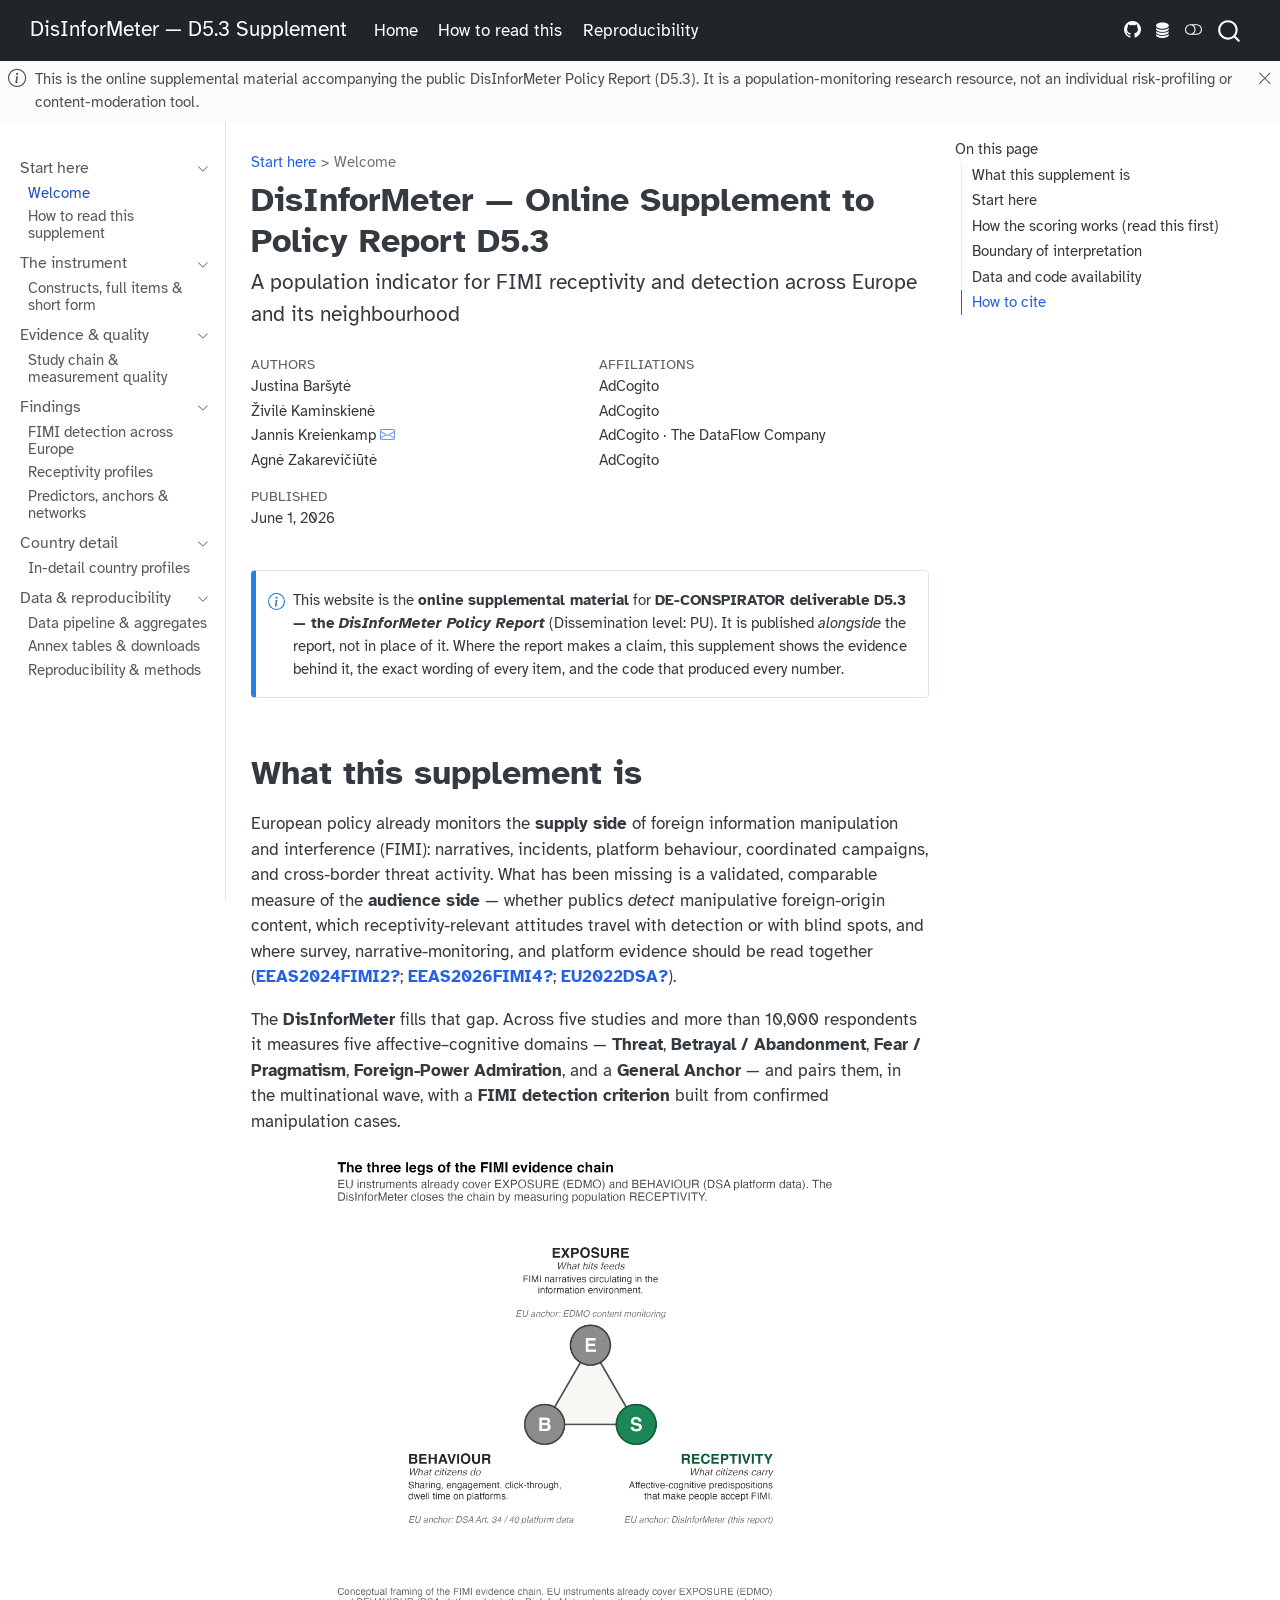
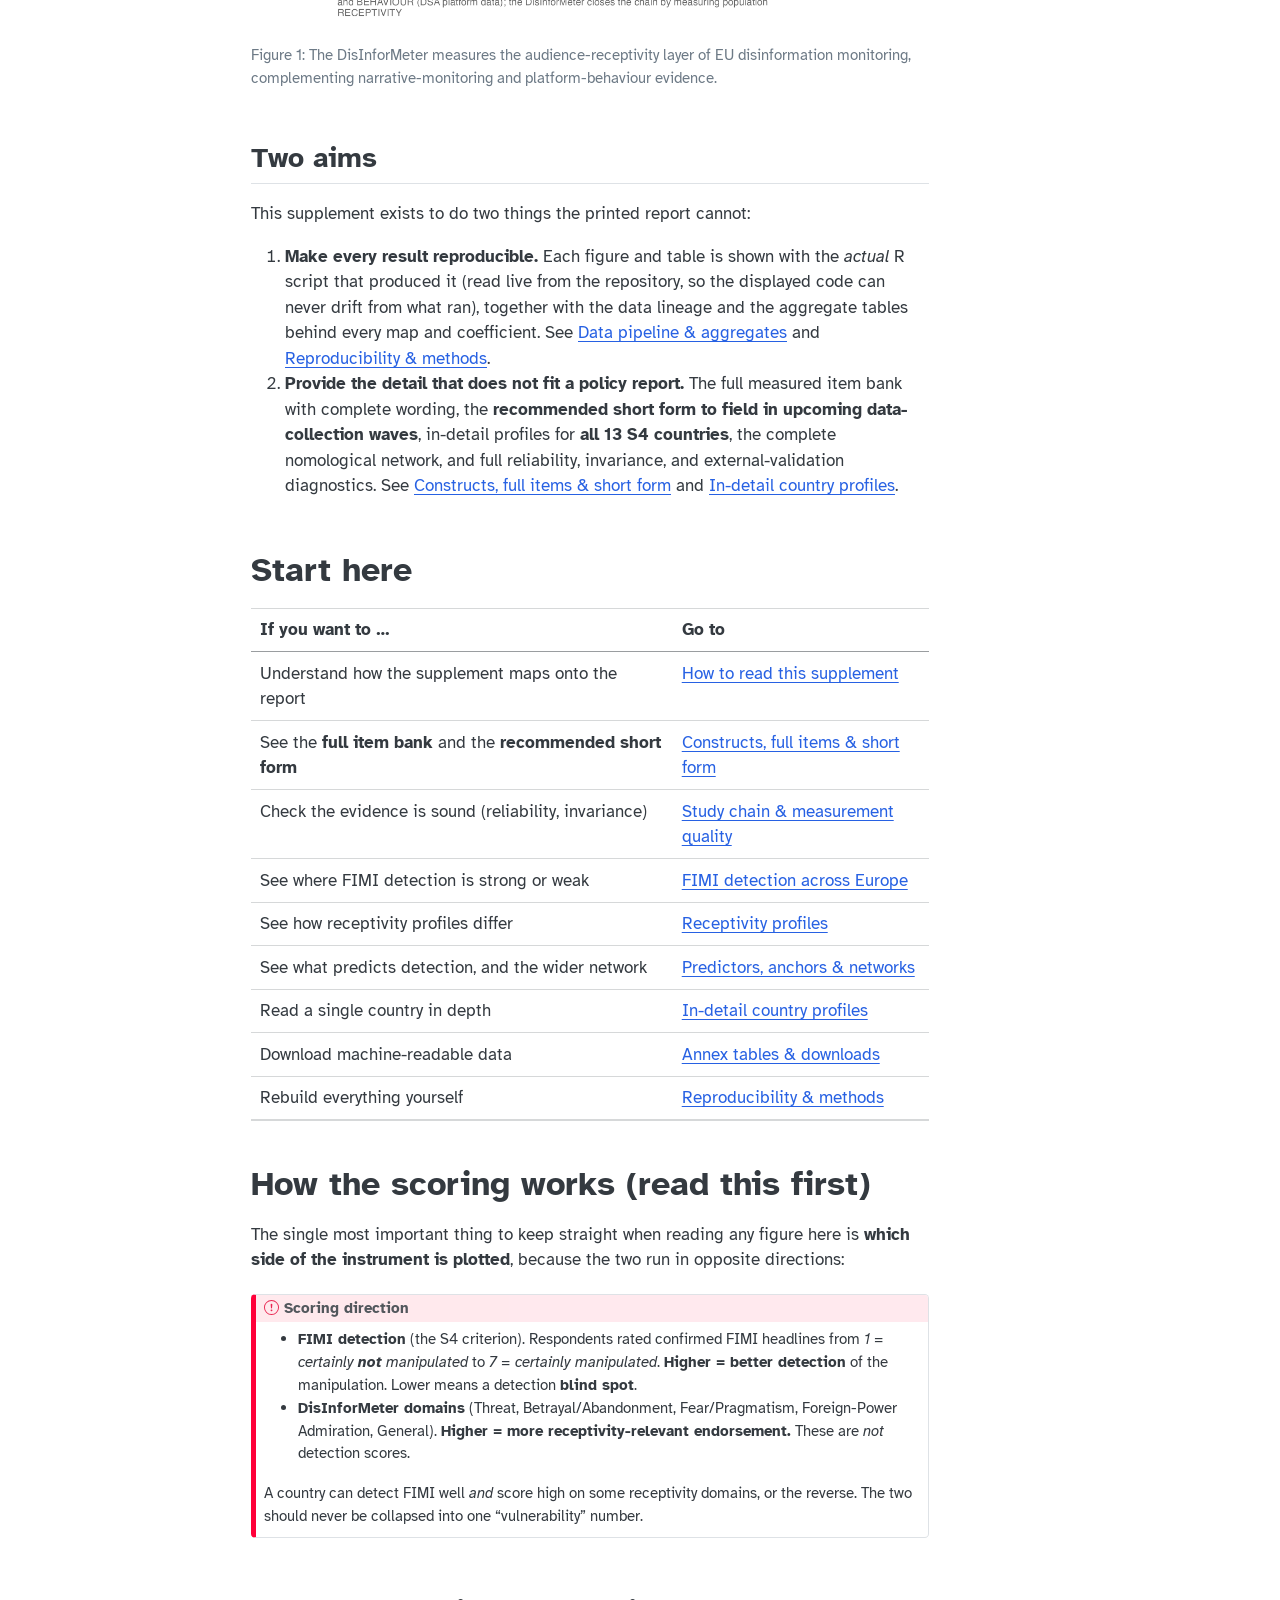
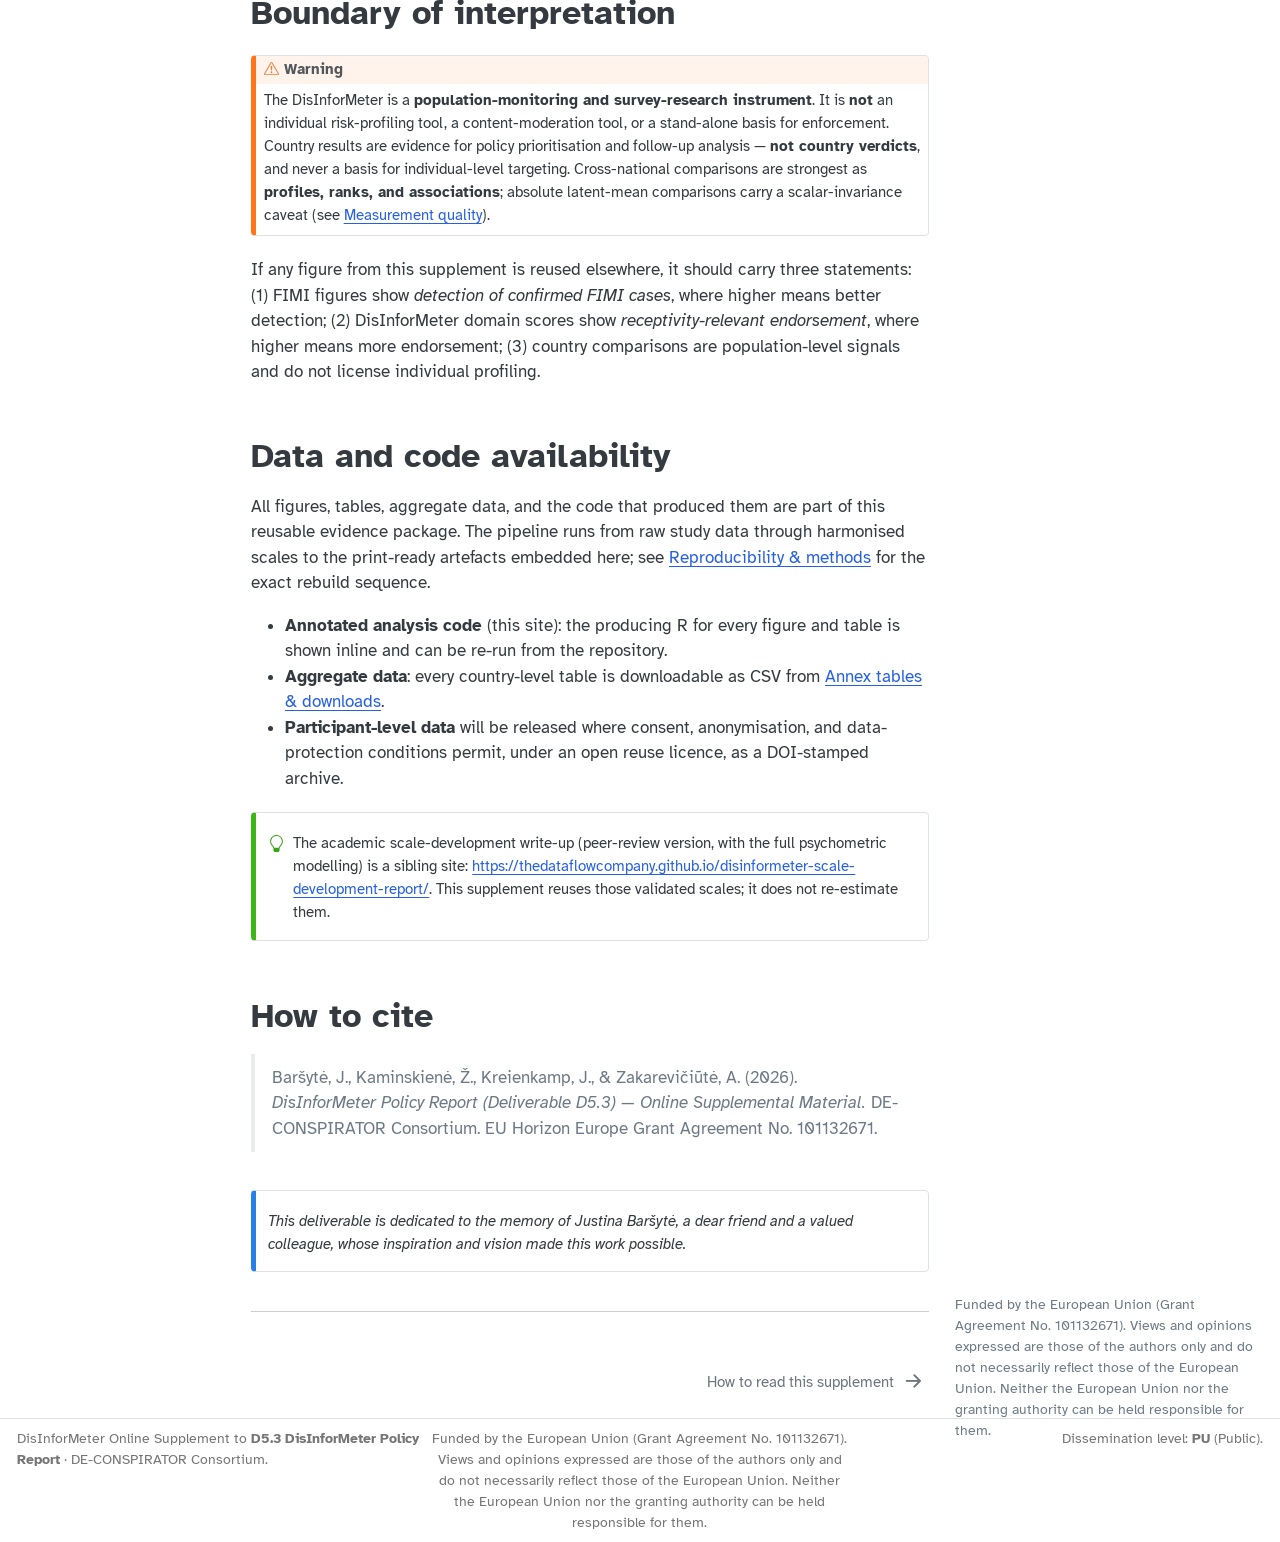
==== index.html @ 8aaed2a6 "Initial commit" ====
<!DOCTYPE html>
<html xmlns="http://www.w3.org/1999/xhtml" lang="en" xml:lang="en"><head>
<meta http-equiv="Content-Type" content="text/html; charset=UTF-8">
<meta charset="utf-8">
<meta name="generator" content="quarto-1.9.37">
<meta name="viewport" content="width=device-width, initial-scale=1.0, user-scalable=yes">
<meta name="author" content="Justina Baršytė">
<meta name="author" content="Živilė Kaminskienė">
<meta name="author" content="Jannis Kreienkamp">
<meta name="author" content="Agnė Zakarevičiūtė">
<meta name="dcterms.date" content="2026-06-01">
<title>DisInforMeter — Online Supplement to Policy Report D5.3 – DisInforMeter — D5.3 Supplement</title>
<style>
/* Default styles provided by pandoc.
** See https://pandoc.org/MANUAL.html#variables-for-html for config info.
*/
code{white-space: pre-wrap;}
span.smallcaps{font-variant: small-caps;}
div.columns{display: flex; gap: min(4vw, 1.5em);}
div.column{flex: auto; overflow-x: auto;}
div.hanging-indent{margin-left: 1.5em; text-indent: -1.5em;}
ul.task-list{list-style: none;}
ul.task-list li input[type="checkbox"] {
  width: 0.8em;
  margin: 0 0.8em 0.2em -1em; /* quarto-specific, see https://github.com/quarto-dev/quarto-cli/issues/4556 */ 
  vertical-align: middle;
}
</style>

<script src="site_libs/quarto-nav/quarto-nav.js"></script>
<script src="site_libs/quarto-nav/headroom.min.js"></script>
<script src="site_libs/clipboard/clipboard.min.js"></script>
<script src="site_libs/quarto-search/autocomplete.umd.js"></script>
<script src="site_libs/quarto-search/fuse.min.js"></script>
<script src="site_libs/quarto-search/quarto-search.js"></script>
<meta name="quarto:offset" content="./">
<link href="./07-overview.html" rel="next">
<link href="./assets/images/favicon.ico" rel="icon">
<script src="site_libs/quarto-html/quarto.js" type="module"></script>
<script src="site_libs/quarto-html/tabsets/tabsets.js" type="module"></script>
<script src="site_libs/quarto-html/popper.min.js"></script>
<script src="site_libs/quarto-html/tippy.umd.min.js"></script>
<script src="site_libs/quarto-html/anchor.min.js"></script>
<link href="site_libs/quarto-html/tippy.css" rel="stylesheet">
<link href="site_libs/quarto-html/quarto-syntax-highlighting-f81f3c79f694eaf6f88ebcce70241f9e.css" rel="stylesheet" class="quarto-color-scheme" id="quarto-text-highlighting-styles">
<link href="site_libs/quarto-html/quarto-syntax-highlighting-dark-f81f3c79f694eaf6f88ebcce70241f9e.css" rel="stylesheet" class="quarto-color-scheme quarto-color-alternate" id="quarto-text-highlighting-styles">
<link href="site_libs/quarto-html/quarto-syntax-highlighting-f81f3c79f694eaf6f88ebcce70241f9e.css" rel="stylesheet" class="quarto-color-scheme-extra" id="quarto-text-highlighting-styles">
<script src="site_libs/bootstrap/bootstrap.min.js"></script>
<link href="site_libs/bootstrap/bootstrap-icons.css" rel="stylesheet">
<link href="site_libs/bootstrap/bootstrap-fcb0ab56b32f3512ab1d16b0c7e6946d.min.css" rel="stylesheet" append-hash="true" class="quarto-color-scheme" id="quarto-bootstrap" data-mode="light">
<link href="site_libs/bootstrap/bootstrap-dark-446c81a3c13060545cfb2364b311f8ea.min.css" rel="stylesheet" append-hash="true" class="quarto-color-scheme quarto-color-alternate" id="quarto-bootstrap" data-mode="dark">
<link href="site_libs/bootstrap/bootstrap-fcb0ab56b32f3512ab1d16b0c7e6946d.min.css" rel="stylesheet" append-hash="true" class="quarto-color-scheme-extra" id="quarto-bootstrap" data-mode="light"><script id="quarto-search-options" type="application/json">{
  "location": "navbar",
  "copy-button": false,
  "collapse-after": 3,
  "panel-placement": "end",
  "type": "overlay",
  "limit": 50,
  "keyboard-shortcut": [
    "f",
    "/",
    "s"
  ],
  "show-item-context": false,
  "language": {
    "search-no-results-text": "No results",
    "search-matching-documents-text": "matching documents",
    "search-copy-link-title": "Copy link to search",
    "search-hide-matches-text": "Hide additional matches",
    "search-more-match-text": "more match in this document",
    "search-more-matches-text": "more matches in this document",
    "search-clear-button-title": "Clear",
    "search-text-placeholder": "",
    "search-detached-cancel-button-title": "Cancel",
    "search-submit-button-title": "Submit",
    "search-label": "Search"
  }
}</script><link rel="stylesheet" href="styles.css">
<meta property="og:title" content="DisInforMeter — Online Supplement to Policy Report D5.3 – DisInforMeter — D5.3 Supplement">
<meta property="og:description" content="A population indicator for FIMI receptivity and detection across Europe and its neighbourhood">
<meta property="og:image" content="https://thedataflowcompany.github.io/disinformeter-policy-report-supplement/figures/F-01_conceptual_triangle.png">
<meta property="og:site_name" content="DisInforMeter — D5.3 Supplement">
<meta property="og:image:height" content="1770">
<meta property="og:image:width" content="2520">
<meta name="twitter:title" content="DisInforMeter — Online Supplement to Policy Report D5.3 – DisInforMeter — D5.3 Supplement">
<meta name="twitter:description" content="A population indicator for FIMI receptivity and detection across Europe and its neighbourhood">
<meta name="twitter:image" content="https://thedataflowcompany.github.io/disinformeter-policy-report-supplement/figures/F-01_conceptual_triangle.png">
<meta name="twitter:image-height" content="1770">
<meta name="twitter:image-width" content="2520">
<meta name="twitter:card" content="summary_large_image">
</head>
<body class="nav-sidebar docked nav-fixed slimcontent quarto-light"><script id="quarto-html-before-body" type="application/javascript">
    const toggleBodyColorMode = (bsSheetEl) => {
      const mode = bsSheetEl.getAttribute("data-mode");
      const bodyEl = window.document.querySelector("body");
      if (mode === "dark") {
        bodyEl.classList.add("quarto-dark");
        bodyEl.classList.remove("quarto-light");
      } else {
        bodyEl.classList.add("quarto-light");
        bodyEl.classList.remove("quarto-dark");
      }
    }
    const toggleBodyColorPrimary = () => {
      const bsSheetEl = window.document.querySelector("link#quarto-bootstrap:not([rel=disabled-stylesheet])");
      if (bsSheetEl) {
        toggleBodyColorMode(bsSheetEl);
      }
    }
    const setColorSchemeToggle = (alternate) => {
      const toggles = window.document.querySelectorAll('.quarto-color-scheme-toggle');
      for (let i=0; i < toggles.length; i++) {
        const toggle = toggles[i];
        if (toggle) {
          if (alternate) {
            toggle.classList.add("alternate");
          } else {
            toggle.classList.remove("alternate");
          }
        }
      }
    };
    const toggleColorMode = (alternate) => {
      // Switch the stylesheets
      const primaryStylesheets = window.document.querySelectorAll('link.quarto-color-scheme:not(.quarto-color-alternate)');
      const alternateStylesheets = window.document.querySelectorAll('link.quarto-color-scheme.quarto-color-alternate');
      manageTransitions('#quarto-margin-sidebar .nav-link', false);
      if (alternate) {
        // note: dark is layered on light, we don't disable primary!
        enableStylesheet(alternateStylesheets);
        for (const sheetNode of alternateStylesheets) {
          if (sheetNode.id === "quarto-bootstrap") {
            toggleBodyColorMode(sheetNode);
          }
        }
      } else {
        disableStylesheet(alternateStylesheets);
        enableStylesheet(primaryStylesheets)
        toggleBodyColorPrimary();
      }
      manageTransitions('#quarto-margin-sidebar .nav-link', true);
      // Switch the toggles
      setColorSchemeToggle(alternate)
      // Hack to workaround the fact that safari doesn't
      // properly recolor the scrollbar when toggling (#1455)
      if (navigator.userAgent.indexOf('Safari') > 0 && navigator.userAgent.indexOf('Chrome') == -1) {
        manageTransitions("body", false);
        window.scrollTo(0, 1);
        setTimeout(() => {
          window.scrollTo(0, 0);
          manageTransitions("body", true);
        }, 40);
      }
    }
    const disableStylesheet = (stylesheets) => {
      for (let i=0; i < stylesheets.length; i++) {
        const stylesheet = stylesheets[i];
        stylesheet.rel = 'disabled-stylesheet';
      }
    }
    const enableStylesheet = (stylesheets) => {
      for (let i=0; i < stylesheets.length; i++) {
        const stylesheet = stylesheets[i];
        if(stylesheet.rel !== 'stylesheet') { // for Chrome, which will still FOUC without this check
          stylesheet.rel = 'stylesheet';
        }
      }
    }
    const manageTransitions = (selector, allowTransitions) => {
      const els = window.document.querySelectorAll(selector);
      for (let i=0; i < els.length; i++) {
        const el = els[i];
        if (allowTransitions) {
          el.classList.remove('notransition');
        } else {
          el.classList.add('notransition');
        }
      }
    }
    const isFileUrl = () => {
      return window.location.protocol === 'file:';
    }
    const hasAlternateSentinel = () => {
      let styleSentinel = getColorSchemeSentinel();
      if (styleSentinel !== null) {
        return styleSentinel === "alternate";
      } else {
        return false;
      }
    }
    const setStyleSentinel = (alternate) => {
      const value = alternate ? "alternate" : "default";
      if (!isFileUrl()) {
        window.localStorage.setItem("quarto-color-scheme", value);
      } else {
        localAlternateSentinel = value;
      }
    }
    const getColorSchemeSentinel = () => {
      if (!isFileUrl()) {
        const storageValue = window.localStorage.getItem("quarto-color-scheme");
        return storageValue != null ? storageValue : localAlternateSentinel;
      } else {
        return localAlternateSentinel;
      }
    }
    const toggleGiscusIfUsed = (isAlternate, darkModeDefault) => {
      const baseTheme = document.querySelector('#giscus-base-theme')?.value ?? 'light';
      const alternateTheme = document.querySelector('#giscus-alt-theme')?.value ?? 'dark';
      let newTheme = '';
      if(authorPrefersDark) {
        newTheme = isAlternate ? baseTheme : alternateTheme;
      } else {
        newTheme = isAlternate ? alternateTheme : baseTheme;
      }
      const changeGiscusTheme = () => {
        // From: https://github.com/giscus/giscus/issues/336
        const sendMessage = (message) => {
          const iframe = document.querySelector('iframe.giscus-frame');
          if (!iframe) return;
          iframe.contentWindow.postMessage({ giscus: message }, 'https://giscus.app');
        }
        sendMessage({
          setConfig: {
            theme: newTheme
          }
        });
      }
      const isGiscussLoaded = window.document.querySelector('iframe.giscus-frame') !== null;
      if (isGiscussLoaded) {
        changeGiscusTheme();
      }
    };
    const authorPrefersDark = false;
    const darkModeDefault = authorPrefersDark;
      document.querySelector('link#quarto-text-highlighting-styles.quarto-color-scheme-extra').rel = 'disabled-stylesheet';
      document.querySelector('link#quarto-bootstrap.quarto-color-scheme-extra').rel = 'disabled-stylesheet';
    let localAlternateSentinel = darkModeDefault ? 'alternate' : 'default';
    // Dark / light mode switch
    window.quartoToggleColorScheme = () => {
      // Read the current dark / light value
      let toAlternate = !hasAlternateSentinel();
      toggleColorMode(toAlternate);
      setStyleSentinel(toAlternate);
      toggleGiscusIfUsed(toAlternate, darkModeDefault);
      window.dispatchEvent(new Event('resize'));
    };
    // Switch to dark mode if need be
    if (hasAlternateSentinel()) {
      toggleColorMode(true);
    } else {
      toggleColorMode(false);
    }
  </script>

<div id="quarto-search-results"></div>
  <header id="quarto-header" class="headroom fixed-top"><nav class="navbar navbar-expand-lg " data-bs-theme="dark"><div class="navbar-container container-fluid">
      <div class="navbar-brand-container mx-auto">
    <a class="navbar-brand" href="./index.html">
    <span class="navbar-title">DisInforMeter — D5.3 Supplement</span>
    </a>
  </div>
            <div id="quarto-search" class="" title="Search"></div>
          <button class="navbar-toggler" type="button" data-bs-toggle="collapse" data-bs-target="#navbarCollapse" aria-controls="navbarCollapse" role="menu" aria-expanded="false" aria-label="Toggle navigation" onclick="if (window.quartoToggleHeadroom) { window.quartoToggleHeadroom(); }">
  <span class="navbar-toggler-icon"></span>
</button>
          <div class="collapse navbar-collapse" id="navbarCollapse">
            <ul class="navbar-nav navbar-nav-scroll me-auto">
<li class="nav-item">
    <a class="nav-link active" href="./index.html" aria-current="page"> 
<span class="menu-text">Home</span></a>
  </li>  
  <li class="nav-item">
    <a class="nav-link" href="./07-overview.html"> 
<span class="menu-text">How to read this</span></a>
  </li>  
  <li class="nav-item">
    <a class="nav-link" href="./07i-reproducibility.html"> 
<span class="menu-text">Reproducibility</span></a>
  </li>  
</ul>
</div> <!-- /navcollapse -->
            <div class="quarto-navbar-tools tools-wide">
    <a href="https://github.com/TheDataFlowCompany/disinformeter-policy-report-supplement" title="Source repository" class="quarto-navigation-tool px-1" aria-label="Source repository"><i class="bi bi-github"></i></a>
    <a href="https://osf.io/" title="OSF reuse package (forthcoming)" class="quarto-navigation-tool px-1" aria-label="OSF reuse package (forthcoming)"><i class="bi bi-database-fill"></i></a>
  <a href="" class="quarto-color-scheme-toggle quarto-navigation-tool  px-1" onclick="window.quartoToggleColorScheme(); return false;" title="Toggle dark mode"><i class="bi"></i></a>
</div>
      </div> <!-- /container-fluid -->
    </nav><nav class="quarto-secondary-nav"><div class="container-fluid d-flex">
      <button type="button" class="quarto-btn-toggle btn" data-bs-toggle="collapse" role="button" data-bs-target=".quarto-sidebar-collapse-item" aria-controls="quarto-sidebar" aria-expanded="false" aria-label="Toggle sidebar navigation" onclick="if (window.quartoToggleHeadroom) { window.quartoToggleHeadroom(); }">
        <i class="bi bi-layout-text-sidebar-reverse"></i>
      </button>
        <nav class="quarto-page-breadcrumbs" aria-label="breadcrumb"><ol class="breadcrumb"><li class="breadcrumb-item"><a href="./index.html">Start here</a></li><li class="breadcrumb-item"><a href="./index.html">Welcome</a></li></ol></nav>
        <a class="flex-grow-1" role="navigation" data-bs-toggle="collapse" data-bs-target=".quarto-sidebar-collapse-item" aria-controls="quarto-sidebar" aria-expanded="false" aria-label="Toggle sidebar navigation" onclick="if (window.quartoToggleHeadroom) { window.quartoToggleHeadroom(); }">      
        </a>
    </div>
  </nav><div id="quarto-announcement" data-announcement-id="80f0575ad15847184ecdc19cbdd7e9df" class="alert alert-light hidden">
<i class="bi bi-info-circle quarto-announcement-icon"></i><div class="quarto-announcement-content">
<p>This is the online supplemental material accompanying the public DisInforMeter Policy Report (D5.3). It is a population-monitoring research resource, not an individual risk-profiling or content-moderation tool.</p>
</div>
<i class="bi bi-x-lg quarto-announcement-action"></i>
</div>
</header><!-- content --><div id="quarto-content" class="quarto-container page-columns page-rows-contents page-layout-article page-navbar">
<!-- sidebar -->
  <nav id="quarto-sidebar" class="sidebar collapse collapse-horizontal quarto-sidebar-collapse-item sidebar-navigation docked overflow-auto"><div class="sidebar-menu-container"> 
    <ul class="list-unstyled mt-1">
<li class="sidebar-item sidebar-item-section">
      <div class="sidebar-item-container"> 
            <a class="sidebar-item-text sidebar-link text-start" data-bs-toggle="collapse" data-bs-target="#quarto-sidebar-section-1" role="navigation" aria-expanded="true">
 <span class="menu-text">Start here</span></a>
          <a class="sidebar-item-toggle text-start" data-bs-toggle="collapse" data-bs-target="#quarto-sidebar-section-1" role="navigation" aria-expanded="true" aria-label="Toggle section">
            <i class="bi bi-chevron-right ms-2"></i>
          </a> 
      </div>
      <ul id="quarto-sidebar-section-1" class="collapse list-unstyled sidebar-section depth1 show">
<li class="sidebar-item">
  <div class="sidebar-item-container"> 
  <a href="./index.html" class="sidebar-item-text sidebar-link active">
 <span class="menu-text">Welcome</span></a>
  </div>
</li>
          <li class="sidebar-item">
  <div class="sidebar-item-container"> 
  <a href="./07-overview.html" class="sidebar-item-text sidebar-link">
 <span class="menu-text">How to read this supplement</span></a>
  </div>
</li>
      </ul>
</li>
        <li class="sidebar-item sidebar-item-section">
      <div class="sidebar-item-container"> 
            <a class="sidebar-item-text sidebar-link text-start" data-bs-toggle="collapse" data-bs-target="#quarto-sidebar-section-2" role="navigation" aria-expanded="true">
 <span class="menu-text">The instrument</span></a>
          <a class="sidebar-item-toggle text-start" data-bs-toggle="collapse" data-bs-target="#quarto-sidebar-section-2" role="navigation" aria-expanded="true" aria-label="Toggle section">
            <i class="bi bi-chevron-right ms-2"></i>
          </a> 
      </div>
      <ul id="quarto-sidebar-section-2" class="collapse list-unstyled sidebar-section depth1 show">
<li class="sidebar-item">
  <div class="sidebar-item-container"> 
  <a href="./07b-construct-reference.html" class="sidebar-item-text sidebar-link">
 <span class="menu-text">Constructs, full items &amp; short form</span></a>
  </div>
</li>
      </ul>
</li>
        <li class="sidebar-item sidebar-item-section">
      <div class="sidebar-item-container"> 
            <a class="sidebar-item-text sidebar-link text-start" data-bs-toggle="collapse" data-bs-target="#quarto-sidebar-section-3" role="navigation" aria-expanded="true">
 <span class="menu-text">Evidence &amp; quality</span></a>
          <a class="sidebar-item-toggle text-start" data-bs-toggle="collapse" data-bs-target="#quarto-sidebar-section-3" role="navigation" aria-expanded="true" aria-label="Toggle section">
            <i class="bi bi-chevron-right ms-2"></i>
          </a> 
      </div>
      <ul id="quarto-sidebar-section-3" class="collapse list-unstyled sidebar-section depth1 show">
<li class="sidebar-item">
  <div class="sidebar-item-container"> 
  <a href="./07g-schematics.html" class="sidebar-item-text sidebar-link">
 <span class="menu-text">Study chain &amp; measurement quality</span></a>
  </div>
</li>
      </ul>
</li>
        <li class="sidebar-item sidebar-item-section">
      <div class="sidebar-item-container"> 
            <a class="sidebar-item-text sidebar-link text-start" data-bs-toggle="collapse" data-bs-target="#quarto-sidebar-section-4" role="navigation" aria-expanded="true">
 <span class="menu-text">Findings</span></a>
          <a class="sidebar-item-toggle text-start" data-bs-toggle="collapse" data-bs-target="#quarto-sidebar-section-4" role="navigation" aria-expanded="true" aria-label="Toggle section">
            <i class="bi bi-chevron-right ms-2"></i>
          </a> 
      </div>
      <ul id="quarto-sidebar-section-4" class="collapse list-unstyled sidebar-section depth1 show">
<li class="sidebar-item">
  <div class="sidebar-item-container"> 
  <a href="./07c-headline-maps.html" class="sidebar-item-text sidebar-link">
 <span class="menu-text">FIMI detection across Europe</span></a>
  </div>
</li>
          <li class="sidebar-item">
  <div class="sidebar-item-container"> 
  <a href="./07d-construct-profiles.html" class="sidebar-item-text sidebar-link">
 <span class="menu-text">Receptivity profiles</span></a>
  </div>
</li>
          <li class="sidebar-item">
  <div class="sidebar-item-container"> 
  <a href="./07e-predictors-and-anchors.html" class="sidebar-item-text sidebar-link">
 <span class="menu-text">Predictors, anchors &amp; networks</span></a>
  </div>
</li>
      </ul>
</li>
        <li class="sidebar-item sidebar-item-section">
      <div class="sidebar-item-container"> 
            <a class="sidebar-item-text sidebar-link text-start" data-bs-toggle="collapse" data-bs-target="#quarto-sidebar-section-5" role="navigation" aria-expanded="true">
 <span class="menu-text">Country detail</span></a>
          <a class="sidebar-item-toggle text-start" data-bs-toggle="collapse" data-bs-target="#quarto-sidebar-section-5" role="navigation" aria-expanded="true" aria-label="Toggle section">
            <i class="bi bi-chevron-right ms-2"></i>
          </a> 
      </div>
      <ul id="quarto-sidebar-section-5" class="collapse list-unstyled sidebar-section depth1 show">
<li class="sidebar-item">
  <div class="sidebar-item-container"> 
  <a href="./07f-country-snapshots.html" class="sidebar-item-text sidebar-link">
 <span class="menu-text">In-detail country profiles</span></a>
  </div>
</li>
      </ul>
</li>
        <li class="sidebar-item sidebar-item-section">
      <div class="sidebar-item-container"> 
            <a class="sidebar-item-text sidebar-link text-start" data-bs-toggle="collapse" data-bs-target="#quarto-sidebar-section-6" role="navigation" aria-expanded="true">
 <span class="menu-text">Data &amp; reproducibility</span></a>
          <a class="sidebar-item-toggle text-start" data-bs-toggle="collapse" data-bs-target="#quarto-sidebar-section-6" role="navigation" aria-expanded="true" aria-label="Toggle section">
            <i class="bi bi-chevron-right ms-2"></i>
          </a> 
      </div>
      <ul id="quarto-sidebar-section-6" class="collapse list-unstyled sidebar-section depth1 show">
<li class="sidebar-item">
  <div class="sidebar-item-container"> 
  <a href="./07a-aggregates-and-geometries.html" class="sidebar-item-text sidebar-link">
 <span class="menu-text">Data pipeline &amp; aggregates</span></a>
  </div>
</li>
          <li class="sidebar-item">
  <div class="sidebar-item-container"> 
  <a href="./07h-annex-tables.html" class="sidebar-item-text sidebar-link">
 <span class="menu-text">Annex tables &amp; downloads</span></a>
  </div>
</li>
          <li class="sidebar-item">
  <div class="sidebar-item-container"> 
  <a href="./07i-reproducibility.html" class="sidebar-item-text sidebar-link">
 <span class="menu-text">Reproducibility &amp; methods</span></a>
  </div>
</li>
      </ul>
</li>
    </ul>
</div>
</nav><div id="quarto-sidebar-glass" class="quarto-sidebar-collapse-item" data-bs-toggle="collapse" data-bs-target=".quarto-sidebar-collapse-item"></div>
<!-- margin-sidebar -->
    <div id="quarto-margin-sidebar" class="sidebar margin-sidebar">
        <nav id="TOC" role="doc-toc" class="toc-active"><h2 id="toc-title">On this page</h2>
   
  <ul>
<li>
<a href="#what-this-supplement-is" id="toc-what-this-supplement-is" class="nav-link active" data-scroll-target="#what-this-supplement-is">What this supplement is</a>
  <ul class="collapse">
<li><a href="#two-aims" id="toc-two-aims" class="nav-link" data-scroll-target="#two-aims">Two aims</a></li>
  </ul>
</li>
  <li><a href="#start-here" id="toc-start-here" class="nav-link" data-scroll-target="#start-here">Start here</a></li>
  <li><a href="#how-the-scoring-works-read-this-first" id="toc-how-the-scoring-works-read-this-first" class="nav-link" data-scroll-target="#how-the-scoring-works-read-this-first">How the scoring works (read this first)</a></li>
  <li><a href="#boundary-of-interpretation" id="toc-boundary-of-interpretation" class="nav-link" data-scroll-target="#boundary-of-interpretation">Boundary of interpretation</a></li>
  <li><a href="#data-and-code-availability" id="toc-data-and-code-availability" class="nav-link" data-scroll-target="#data-and-code-availability">Data and code availability</a></li>
  <li><a href="#how-to-cite" id="toc-how-to-cite" class="nav-link" data-scroll-target="#how-to-cite">How to cite</a></li>
  </ul></nav>
    </div>
<!-- main -->
<main class="content page-columns page-full" id="quarto-document-content"><header id="title-block-header" class="quarto-title-block default"><nav class="quarto-page-breadcrumbs quarto-title-breadcrumbs d-none d-lg-block" aria-label="breadcrumb"><ol class="breadcrumb"><li class="breadcrumb-item"><a href="./index.html">Start here</a></li><li class="breadcrumb-item"><a href="./index.html">Welcome</a></li></ol></nav><div class="quarto-title">
<h1 class="title">DisInforMeter — Online Supplement to Policy Report D5.3</h1>
<p class="subtitle lead">A population indicator for FIMI receptivity and detection across Europe and its neighbourhood</p>
</div>


<div class="quarto-title-meta-author">
  <div class="quarto-title-meta-heading">Authors</div>
  <div class="quarto-title-meta-heading">Affiliations</div>
  
    <div class="quarto-title-meta-contents">
    <p class="author">Justina Baršytė </p>
  </div>
  <div class="quarto-title-meta-contents">
        <p class="affiliation">
            AdCogito
          </p>
      </div>
    <div class="quarto-title-meta-contents">
    <p class="author">Živilė Kaminskienė </p>
  </div>
  <div class="quarto-title-meta-contents">
        <p class="affiliation">
            AdCogito
          </p>
      </div>
    <div class="quarto-title-meta-contents">
    <p class="author">Jannis Kreienkamp <a href="mailto:jannis@thedataflowcompany.com" class="quarto-title-author-email"><i class="bi bi-envelope"></i></a> </p>
  </div>
  <div class="quarto-title-meta-contents">
        <p class="affiliation">
            AdCogito · The DataFlow Company
          </p>
      </div>
    <div class="quarto-title-meta-contents">
    <p class="author">Agnė Zakarevičiūtė </p>
  </div>
  <div class="quarto-title-meta-contents">
        <p class="affiliation">
            AdCogito
          </p>
      </div>
  </div>

<div class="quarto-title-meta">

      
    <div>
    <div class="quarto-title-meta-heading">Published</div>
    <div class="quarto-title-meta-contents">
      <p class="date">June 1, 2026</p>
    </div>
  </div>
  
    
  </div>
  


</header><div class="callout callout-style-simple callout-note">
<div class="callout-body d-flex">
<div class="callout-icon-container">
<i class="callout-icon"></i>
</div>
<div class="callout-body-container">
<p>This website is the <strong>online supplemental material</strong> for <strong>DE-CONSPIRATOR deliverable D5.3 — the <em>DisInforMeter Policy Report</em></strong> (Dissemination level: PU). It is published <em>alongside</em> the report, not in place of it. Where the report makes a claim, this supplement shows the evidence behind it, the exact wording of every item, and the code that produced every number.</p>
</div>
</div>
</div>
<section id="what-this-supplement-is" class="level1"><h1>What this supplement is</h1>
<p>European policy already monitors the <strong>supply side</strong> of foreign information manipulation and interference (FIMI): narratives, incidents, platform behaviour, coordinated campaigns, and cross-border threat activity. What has been missing is a validated, comparable measure of the <strong>audience side</strong> — whether publics <em>detect</em> manipulative foreign-origin content, which receptivity-relevant attitudes travel with detection or with blind spots, and where survey, narrative-monitoring, and platform evidence should be read together <span class="citation" data-cites="EEAS2024FIMI2 EEAS2026FIMI4 EU2022DSA">(<a href="#ref-EEAS2024FIMI2" role="doc-biblioref"><strong>EEAS2024FIMI2?</strong></a>; <a href="#ref-EEAS2026FIMI4" role="doc-biblioref"><strong>EEAS2026FIMI4?</strong></a>; <a href="#ref-EU2022DSA" role="doc-biblioref"><strong>EU2022DSA?</strong></a>)</span>.</p>
<p>The <strong>DisInforMeter</strong> fills that gap. Across five studies and more than 10,000 respondents it measures five affective–cognitive domains — <strong>Threat</strong>, <strong>Betrayal / Abandonment</strong>, <strong>Fear / Pragmatism</strong>, <strong>Foreign-Power Admiration</strong>, and a <strong>General Anchor</strong> — and pairs them, in the multinational wave, with a <strong>FIMI detection criterion</strong> built from confirmed manipulation cases.</p>
<div class="cell" data-layout-align="center">
<div class="cell-output-display">
<div id="fig-triangle" class="quarto-float quarto-figure quarto-figure-center anchored" data-fig-align="center">
<figure class="quarto-float quarto-float-fig figure"><div aria-describedby="fig-triangle-caption-0ceaefa1-69ba-4598-a22c-09a6ac19f8ca">
<img src="figures/F-01_conceptual_triangle.png" class="img-fluid quarto-figure quarto-figure-center figure-img" style="width:100.0%">
</div>
<figcaption class="quarto-float-caption-bottom quarto-float-caption quarto-float-fig" id="fig-triangle-caption-0ceaefa1-69ba-4598-a22c-09a6ac19f8ca">
Figure&nbsp;1: The DisInforMeter measures the audience-receptivity layer of EU disinformation monitoring, complementing narrative-monitoring and platform-behaviour evidence.
</figcaption></figure>
</div>
</div>
</div>
<section id="two-aims" class="level2"><h2 class="anchored" data-anchor-id="two-aims">Two aims</h2>
<p>This supplement exists to do two things the printed report cannot:</p>
<ol type="1">
<li>
<strong>Make every result reproducible.</strong> Each figure and table is shown with the <em>actual</em> R script that produced it (read live from the repository, so the displayed code can never drift from what ran), together with the data lineage and the aggregate tables behind every map and coefficient. See <a href="./07a-aggregates-and-geometries.html">Data pipeline &amp; aggregates</a> and <a href="./07i-reproducibility.html">Reproducibility &amp; methods</a>.</li>
<li>
<strong>Provide the detail that does not fit a policy report.</strong> The full measured item bank with complete wording, the <strong>recommended short form to field in upcoming data-collection waves</strong>, in-detail profiles for <strong>all 13 S4 countries</strong>, the complete nomological network, and full reliability, invariance, and external-validation diagnostics. See <a href="./07b-construct-reference.html">Constructs, full items &amp; short form</a> and <a href="./07f-country-snapshots.html">In-detail country profiles</a>.</li>
</ol></section></section><section id="start-here" class="level1"><h1>Start here</h1>
<table class="caption-top table">
<thead><tr class="header">
<th>If you want to …</th>
<th>Go to</th>
</tr></thead>
<tbody>
<tr class="odd">
<td>Understand how the supplement maps onto the report</td>
<td><a href="./07-overview.html">How to read this supplement</a></td>
</tr>
<tr class="even">
<td>See the <strong>full item bank</strong> and the <strong>recommended short form</strong>
</td>
<td><a href="./07b-construct-reference.html">Constructs, full items &amp; short form</a></td>
</tr>
<tr class="odd">
<td>Check the evidence is sound (reliability, invariance)</td>
<td><a href="./07g-schematics.html">Study chain &amp; measurement quality</a></td>
</tr>
<tr class="even">
<td>See where FIMI detection is strong or weak</td>
<td><a href="./07c-headline-maps.html">FIMI detection across Europe</a></td>
</tr>
<tr class="odd">
<td>See how receptivity profiles differ</td>
<td><a href="./07d-construct-profiles.html">Receptivity profiles</a></td>
</tr>
<tr class="even">
<td>See what predicts detection, and the wider network</td>
<td><a href="./07e-predictors-and-anchors.html">Predictors, anchors &amp; networks</a></td>
</tr>
<tr class="odd">
<td>Read a single country in depth</td>
<td><a href="./07f-country-snapshots.html">In-detail country profiles</a></td>
</tr>
<tr class="even">
<td>Download machine-readable data</td>
<td><a href="./07h-annex-tables.html">Annex tables &amp; downloads</a></td>
</tr>
<tr class="odd">
<td>Rebuild everything yourself</td>
<td><a href="./07i-reproducibility.html">Reproducibility &amp; methods</a></td>
</tr>
</tbody>
</table></section><section id="how-the-scoring-works-read-this-first" class="level1"><h1>How the scoring works (read this first)</h1>
<p>The single most important thing to keep straight when reading any figure here is <strong>which side of the instrument is plotted</strong>, because the two run in opposite directions:</p>
<div class="callout callout-style-default callout-important callout-titled">
<div class="callout-header d-flex align-content-center">
<div class="callout-icon-container">
<i class="callout-icon"></i>
</div>
<div class="callout-title-container flex-fill">
<span class="screen-reader-only">Important</span>Scoring direction
</div>
</div>
<div class="callout-body-container callout-body">
<ul>
<li>
<strong>FIMI detection</strong> (the S4 criterion). Respondents rated confirmed FIMI headlines from <em>1 = certainly <strong>not</strong> manipulated</em> to <em>7 = certainly manipulated</em>. <strong>Higher = better detection</strong> of the manipulation. Lower means a detection <strong>blind spot</strong>.</li>
<li>
<strong>DisInforMeter domains</strong> (Threat, Betrayal/Abandonment, Fear/Pragmatism, Foreign-Power Admiration, General). <strong>Higher = more receptivity-relevant endorsement.</strong> These are <em>not</em> detection scores.</li>
</ul>
<p>A country can detect FIMI well <em>and</em> score high on some receptivity domains, or the reverse. The two should never be collapsed into one “vulnerability” number.</p>
</div>
</div>
</section><section id="boundary-of-interpretation" class="level1"><h1>Boundary of interpretation</h1>
<div class="callout callout-style-default callout-warning callout-titled">
<div class="callout-header d-flex align-content-center">
<div class="callout-icon-container">
<i class="callout-icon"></i>
</div>
<div class="callout-title-container flex-fill">
Warning
</div>
</div>
<div class="callout-body-container callout-body">
<p>The DisInforMeter is a <strong>population-monitoring and survey-research instrument</strong>. It is <strong>not</strong> an individual risk-profiling tool, a content-moderation tool, or a stand-alone basis for enforcement. Country results are evidence for policy prioritisation and follow-up analysis — <strong>not country verdicts</strong>, and never a basis for individual-level targeting. Cross-national comparisons are strongest as <strong>profiles, ranks, and associations</strong>; absolute latent-mean comparisons carry a scalar-invariance caveat (see <a href="./07g-schematics.html">Measurement quality</a>).</p>
</div>
</div>
<p>If any figure from this supplement is reused elsewhere, it should carry three statements: (1) FIMI figures show <em>detection of confirmed FIMI cases</em>, where higher means better detection; (2) DisInforMeter domain scores show <em>receptivity-relevant endorsement</em>, where higher means more endorsement; (3) country comparisons are population-level signals and do not license individual profiling.</p>
</section><section id="data-and-code-availability" class="level1"><h1>Data and code availability</h1>
<div class="cell" data-layout-align="center">
<p>All figures, tables, aggregate data, and the code that produced them are part of this reusable evidence package. The pipeline runs from raw study data through harmonised scales to the print-ready artefacts embedded here; see <a href="./07i-reproducibility.html">Reproducibility &amp; methods</a> for the exact rebuild sequence.</p>
</div>
<ul>
<li>
<strong>Annotated analysis code</strong> (this site): the producing R for every figure and table is shown inline and can be re-run from the repository.</li>
<li>
<strong>Aggregate data</strong>: every country-level table is downloadable as CSV from <a href="./07h-annex-tables.html">Annex tables &amp; downloads</a>.</li>
<li>
<strong>Participant-level data</strong> will be released where consent, anonymisation, and data-protection conditions permit, under an open reuse licence, as a DOI-stamped archive.</li>
</ul>
<div class="callout callout-style-simple callout-tip">
<div class="callout-body d-flex">
<div class="callout-icon-container">
<i class="callout-icon"></i>
</div>
<div class="callout-body-container">
<p>The academic scale-development write-up (peer-review version, with the full psychometric modelling) is a sibling site: <a href="https://thedataflowcompany.github.io/disinformeter-scale-development-report/" class="uri">https://thedataflowcompany.github.io/disinformeter-scale-development-report/</a>. This supplement reuses those validated scales; it does not re-estimate them.</p>
</div>
</div>
</div>
</section><section id="how-to-cite" class="level1 page-columns page-full"><h1>How to cite</h1>
<blockquote class="blockquote">
<p>Baršytė, J., Kaminskienė, Ž., Kreienkamp, J., &amp; Zakarevičiūtė, A. (2026). <em>DisInforMeter Policy Report (Deliverable D5.3) — Online Supplemental Material.</em> DE-CONSPIRATOR Consortium. EU Horizon Europe Grant Agreement No.&nbsp;101132671.</p>
</blockquote>
<div class="callout callout-style-simple callout-note no-icon">
<div class="callout-body d-flex">
<div class="callout-icon-container">
<i class="callout-icon no-icon"></i>
</div>
<div class="callout-body-container">
<p><em>This deliverable is dedicated to the memory of Justina Baršytė, a dear friend and a valued colleague, whose inspiration and vision made this work possible.</em></p>
</div>
</div>
</div>
<hr>



<div class="no-row-height column-margin column-container"><div class="margin-aside">
<p>Funded by the European Union (Grant Agreement No.&nbsp;101132671). Views and opinions expressed are those of the authors only and do not necessarily reflect those of the European Union. Neither the European Union nor the granting authority can be held responsible for them.</p>
</div></div></section></main><!-- /main --><script id="quarto-html-after-body" type="application/javascript">
  window.document.addEventListener("DOMContentLoaded", function (event) {
    // Ensure there is a toggle, if there isn't float one in the top right
    if (window.document.querySelector('.quarto-color-scheme-toggle') === null) {
      const a = window.document.createElement('a');
      a.classList.add('top-right');
      a.classList.add('quarto-color-scheme-toggle');
      a.href = "";
      a.onclick = function() { try { window.quartoToggleColorScheme(); } catch {} return false; };
      const i = window.document.createElement("i");
      i.classList.add('bi');
      a.appendChild(i);
      window.document.body.appendChild(a);
    }
    setColorSchemeToggle(hasAlternateSentinel())
    const icon = "";
    const anchorJS = new window.AnchorJS();
    anchorJS.options = {
      placement: 'right',
      icon: icon
    };
    anchorJS.add('.anchored');
    const isCodeAnnotation = (el) => {
      for (const clz of el.classList) {
        if (clz.startsWith('code-annotation-')) {                     
          return true;
        }
      }
      return false;
    }
    const onCopySuccess = function(e) {
      // button target
      const button = e.trigger;
      // don't keep focus
      button.blur();
      // flash "checked"
      button.classList.add('code-copy-button-checked');
      var currentTitle = button.getAttribute("title");
      button.setAttribute("title", "Copied!");
      let tooltip;
      if (window.bootstrap) {
        button.setAttribute("data-bs-toggle", "tooltip");
        button.setAttribute("data-bs-placement", "left");
        button.setAttribute("data-bs-title", "Copied!");
        tooltip = new bootstrap.Tooltip(button, 
          { trigger: "manual", 
            customClass: "code-copy-button-tooltip",
            offset: [0, -8]});
        tooltip.show();    
      }
      setTimeout(function() {
        if (tooltip) {
          tooltip.hide();
          button.removeAttribute("data-bs-title");
          button.removeAttribute("data-bs-toggle");
          button.removeAttribute("data-bs-placement");
        }
        button.setAttribute("title", currentTitle);
        button.classList.remove('code-copy-button-checked');
      }, 1000);
      // clear code selection
      e.clearSelection();
    }
    const getTextToCopy = function(trigger) {
      const outerScaffold = trigger.parentElement.cloneNode(true);
      const codeEl = outerScaffold.querySelector('code');
      for (const childEl of codeEl.children) {
        if (isCodeAnnotation(childEl)) {
          childEl.remove();
        }
      }
      return codeEl.innerText;
    }
    const clipboard = new window.ClipboardJS('.code-copy-button:not([data-in-quarto-modal])', {
      text: getTextToCopy
    });
    clipboard.on('success', onCopySuccess);
    if (window.document.getElementById('quarto-embedded-source-code-modal')) {
      const clipboardModal = new window.ClipboardJS('.code-copy-button[data-in-quarto-modal]', {
        text: getTextToCopy,
        container: window.document.getElementById('quarto-embedded-source-code-modal')
      });
      clipboardModal.on('success', onCopySuccess);
    }
      var localhostRegex = new RegExp(/^(?:http|https):\/\/localhost\:?[0-9]*\//);
      var mailtoRegex = new RegExp(/^mailto:/);
        var filterRegex = new RegExp("https:\/\/thedataflowcompany\.github\.io\/disinformeter-policy-report-supplement\/");
      var isInternal = (href) => {
          return filterRegex.test(href) || localhostRegex.test(href) || mailtoRegex.test(href);
      }
      // Inspect non-navigation links and adorn them if external
     var links = window.document.querySelectorAll('a[href]:not(.nav-link):not(.navbar-brand):not(.toc-action):not(.sidebar-link):not(.sidebar-item-toggle):not(.pagination-link):not(.no-external):not([aria-hidden]):not(.dropdown-item):not(.quarto-navigation-tool):not(.about-link)');
      for (var i=0; i<links.length; i++) {
        const link = links[i];
        if (!isInternal(link.href)) {
          // undo the damage that might have been done by quarto-nav.js in the case of
          // links that we want to consider external
          if (link.dataset.originalHref !== undefined) {
            link.href = link.dataset.originalHref;
          }
        }
      }
    function tippyHover(el, contentFn, onTriggerFn, onUntriggerFn) {
      const config = {
        allowHTML: true,
        maxWidth: 500,
        delay: 100,
        arrow: false,
        appendTo: function(el) {
            return el.parentElement;
        },
        interactive: true,
        interactiveBorder: 10,
        theme: 'quarto',
        placement: 'bottom-start',
      };
      if (contentFn) {
        config.content = contentFn;
      }
      if (onTriggerFn) {
        config.onTrigger = onTriggerFn;
      }
      if (onUntriggerFn) {
        config.onUntrigger = onUntriggerFn;
      }
      window.tippy(el, config); 
    }
    const noterefs = window.document.querySelectorAll('a[role="doc-noteref"]');
    for (var i=0; i<noterefs.length; i++) {
      const ref = noterefs[i];
      tippyHover(ref, function() {
        // use id or data attribute instead here
        let href = ref.getAttribute('data-footnote-href') || ref.getAttribute('href');
        try { href = new URL(href).hash; } catch {}
        const id = href.replace(/^#\/?/, "");
        const note = window.document.getElementById(id);
        if (note) {
          return note.innerHTML;
        } else {
          return "";
        }
      });
    }
    const xrefs = window.document.querySelectorAll('a.quarto-xref');
    const processXRef = (id, note) => {
      // Strip column container classes
      const stripColumnClz = (el) => {
        el.classList.remove("page-full", "page-columns");
        if (el.children) {
          for (const child of el.children) {
            stripColumnClz(child);
          }
        }
      }
      stripColumnClz(note)
      if (id === null || id.startsWith('sec-')) {
        // Special case sections, only their first couple elements
        const container = document.createElement("div");
        if (note.children && note.children.length > 2) {
          container.appendChild(note.children[0].cloneNode(true));
          for (let i = 1; i < note.children.length; i++) {
            const child = note.children[i];
            if (child.tagName === "P" && child.innerText === "") {
              continue;
            } else {
              container.appendChild(child.cloneNode(true));
              break;
            }
          }
          if (window.Quarto?.typesetMath) {
            window.Quarto.typesetMath(container);
          }
          return container.innerHTML
        } else {
          if (window.Quarto?.typesetMath) {
            window.Quarto.typesetMath(note);
          }
          return note.innerHTML;
        }
      } else {
        // Remove any anchor links if they are present
        const anchorLink = note.querySelector('a.anchorjs-link');
        if (anchorLink) {
          anchorLink.remove();
        }
        if (window.Quarto?.typesetMath) {
          window.Quarto.typesetMath(note);
        }
        if (note.classList.contains("callout")) {
          return note.outerHTML;
        } else {
          return note.innerHTML;
        }
      }
    }
    for (var i=0; i<xrefs.length; i++) {
      const xref = xrefs[i];
      tippyHover(xref, undefined, function(instance) {
        instance.disable();
        let url = xref.getAttribute('href');
        let hash = undefined; 
        if (url.startsWith('#')) {
          hash = url;
        } else {
          try { hash = new URL(url).hash; } catch {}
        }
        if (hash) {
          const id = hash.replace(/^#\/?/, "");
          const note = window.document.getElementById(id);
          if (note !== null) {
            try {
              const html = processXRef(id, note.cloneNode(true));
              instance.setContent(html);
            } finally {
              instance.enable();
              instance.show();
            }
          } else {
            // See if we can fetch this
            fetch(url.split('#')[0])
            .then(res => res.text())
            .then(html => {
              const parser = new DOMParser();
              const htmlDoc = parser.parseFromString(html, "text/html");
              const note = htmlDoc.getElementById(id);
              if (note !== null) {
                const html = processXRef(id, note);
                instance.setContent(html);
              } 
            }).finally(() => {
              instance.enable();
              instance.show();
            });
          }
        } else {
          // See if we can fetch a full url (with no hash to target)
          // This is a special case and we should probably do some content thinning / targeting
          fetch(url)
          .then(res => res.text())
          .then(html => {
            const parser = new DOMParser();
            const htmlDoc = parser.parseFromString(html, "text/html");
            const note = htmlDoc.querySelector('main.content');
            if (note !== null) {
              // This should only happen for chapter cross references
              // (since there is no id in the URL)
              // remove the first header
              if (note.children.length > 0 && note.children[0].tagName === "HEADER") {
                note.children[0].remove();
              }
              const html = processXRef(null, note);
              instance.setContent(html);
            } 
          }).finally(() => {
            instance.enable();
            instance.show();
          });
        }
      }, function(instance) {
      });
    }
        let selectedAnnoteEl;
        const selectorForAnnotation = ( cell, annotation) => {
          let cellAttr = 'data-code-cell="' + cell + '"';
          let lineAttr = 'data-code-annotation="' +  annotation + '"';
          const selector = 'span[' + cellAttr + '][' + lineAttr + ']';
          return selector;
        }
        const selectCodeLines = (annoteEl) => {
          const doc = window.document;
          const targetCell = annoteEl.getAttribute("data-target-cell");
          const targetAnnotation = annoteEl.getAttribute("data-target-annotation");
          const annoteSpan = window.document.querySelector(selectorForAnnotation(targetCell, targetAnnotation));
          const lines = annoteSpan.getAttribute("data-code-lines").split(",");
          const lineIds = lines.map((line) => {
            return targetCell + "-" + line;
          })
          let top = null;
          let height = null;
          let parent = null;
          if (lineIds.length > 0) {
              //compute the position of the single el (top and bottom and make a div)
              const el = window.document.getElementById(lineIds[0]);
              top = el.offsetTop;
              height = el.offsetHeight;
              parent = el.parentElement.parentElement;
            if (lineIds.length > 1) {
              const lastEl = window.document.getElementById(lineIds[lineIds.length - 1]);
              const bottom = lastEl.offsetTop + lastEl.offsetHeight;
              height = bottom - top;
            }
            if (top !== null && height !== null && parent !== null) {
              // cook up a div (if necessary) and position it 
              let div = window.document.getElementById("code-annotation-line-highlight");
              if (div === null) {
                div = window.document.createElement("div");
                div.setAttribute("id", "code-annotation-line-highlight");
                div.style.position = 'absolute';
                parent.appendChild(div);
              }
              div.style.top = top - 2 + "px";
              div.style.height = height + 4 + "px";
              div.style.left = 0;
              let gutterDiv = window.document.getElementById("code-annotation-line-highlight-gutter");
              if (gutterDiv === null) {
                gutterDiv = window.document.createElement("div");
                gutterDiv.setAttribute("id", "code-annotation-line-highlight-gutter");
                gutterDiv.style.position = 'absolute';
                const codeCell = window.document.getElementById(targetCell);
                const gutter = codeCell.querySelector('.code-annotation-gutter');
                gutter.appendChild(gutterDiv);
              }
              gutterDiv.style.top = top - 2 + "px";
              gutterDiv.style.height = height + 4 + "px";
            }
            selectedAnnoteEl = annoteEl;
          }
        };
        const unselectCodeLines = () => {
          const elementsIds = ["code-annotation-line-highlight", "code-annotation-line-highlight-gutter"];
          elementsIds.forEach((elId) => {
            const div = window.document.getElementById(elId);
            if (div) {
              div.remove();
            }
          });
          selectedAnnoteEl = undefined;
        };
          // Handle positioning of the toggle
      window.addEventListener(
        "resize",
        throttle(() => {
          elRect = undefined;
          if (selectedAnnoteEl) {
            selectCodeLines(selectedAnnoteEl);
          }
        }, 10)
      );
      function throttle(fn, ms) {
      let throttle = false;
      let timer;
        return (...args) => {
          if(!throttle) { // first call gets through
              fn.apply(this, args);
              throttle = true;
          } else { // all the others get throttled
              if(timer) clearTimeout(timer); // cancel #2
              timer = setTimeout(() => {
                fn.apply(this, args);
                timer = throttle = false;
              }, ms);
          }
        };
      }
        // Attach click handler to the DT
        const annoteDls = window.document.querySelectorAll('dt[data-target-cell]');
        for (const annoteDlNode of annoteDls) {
          annoteDlNode.addEventListener('click', (event) => {
            const clickedEl = event.target;
            if (clickedEl !== selectedAnnoteEl) {
              unselectCodeLines();
              const activeEl = window.document.querySelector('dt[data-target-cell].code-annotation-active');
              if (activeEl) {
                activeEl.classList.remove('code-annotation-active');
              }
              selectCodeLines(clickedEl);
              clickedEl.classList.add('code-annotation-active');
            } else {
              // Unselect the line
              unselectCodeLines();
              clickedEl.classList.remove('code-annotation-active');
            }
          });
        }
    const findCites = (el) => {
      const parentEl = el.parentElement;
      if (parentEl) {
        const cites = parentEl.dataset.cites;
        if (cites) {
          return {
            el,
            cites: cites.split(' ')
          };
        } else {
          return findCites(el.parentElement)
        }
      } else {
        return undefined;
      }
    };
    var bibliorefs = window.document.querySelectorAll('a[role="doc-biblioref"]');
    for (var i=0; i<bibliorefs.length; i++) {
      const ref = bibliorefs[i];
      const citeInfo = findCites(ref);
      if (citeInfo) {
        tippyHover(citeInfo.el, function() {
          var popup = window.document.createElement('div');
          citeInfo.cites.forEach(function(cite) {
            var citeDiv = window.document.createElement('div');
            citeDiv.classList.add('hanging-indent');
            citeDiv.classList.add('csl-entry');
            var biblioDiv = window.document.getElementById('ref-' + cite);
            if (biblioDiv) {
              citeDiv.innerHTML = biblioDiv.innerHTML;
            }
            popup.appendChild(citeDiv);
          });
          return popup.innerHTML;
        });
      }
    }
  });
  </script><nav class="page-navigation"><div class="nav-page nav-page-previous">
  </div>
  <div class="nav-page nav-page-next">
      <a href="./07-overview.html" class="pagination-link" aria-label="How to read this supplement">
        <span class="nav-page-text">How to read this supplement</span> <i class="bi bi-arrow-right-short"></i>
      </a>
  </div>
</nav>
</div> <!-- /content -->
<footer class="footer"><div class="nav-footer">
    <div class="nav-footer-left">
<p>DisInforMeter Online Supplement to <strong>D5.3 DisInforMeter Policy Report</strong> · DE-CONSPIRATOR Consortium.</p>
</div>   
    <div class="nav-footer-center">
<p>Funded by the European Union (Grant Agreement No.&nbsp;101132671). Views and opinions expressed are those of the authors only and do not necessarily reflect those of the European Union. Neither the European Union nor the granting authority can be held responsible for them.</p>
</div>
    <div class="nav-footer-right">
<p>Dissemination level: <strong>PU</strong> (Public).</p>
</div>
  </div>
</footer>


</body></html>
---- site_libs/quarto-html/tippy.css ----
.tippy-box[data-animation=fade][data-state=hidden]{opacity:0}[data-tippy-root]{max-width:calc(100vw - 10px)}.tippy-box{position:relative;background-color:#333;color:#fff;border-radius:4px;font-size:14px;line-height:1.4;white-space:normal;outline:0;transition-property:transform,visibility,opacity}.tippy-box[data-placement^=top]>.tippy-arrow{bottom:0}.tippy-box[data-placement^=top]>.tippy-arrow:before{bottom:-7px;left:0;border-width:8px 8px 0;border-top-color:initial;transform-origin:center top}.tippy-box[data-placement^=bottom]>.tippy-arrow{top:0}.tippy-box[data-placement^=bottom]>.tippy-arrow:before{top:-7px;left:0;border-width:0 8px 8px;border-bottom-color:initial;transform-origin:center bottom}.tippy-box[data-placement^=left]>.tippy-arrow{right:0}.tippy-box[data-placement^=left]>.tippy-arrow:before{border-width:8px 0 8px 8px;border-left-color:initial;right:-7px;transform-origin:center left}.tippy-box[data-placement^=right]>.tippy-arrow{left:0}.tippy-box[data-placement^=right]>.tippy-arrow:before{left:-7px;border-width:8px 8px 8px 0;border-right-color:initial;transform-origin:center right}.tippy-box[data-inertia][data-state=visible]{transition-timing-function:cubic-bezier(.54,1.5,.38,1.11)}.tippy-arrow{width:16px;height:16px;color:#333}.tippy-arrow:before{content:"";position:absolute;border-color:transparent;border-style:solid}.tippy-content{position:relative;padding:5px 9px;z-index:1}
---- site_libs/quarto-html/quarto-syntax-highlighting-f81f3c79f694eaf6f88ebcce70241f9e.css ----
/* quarto syntax highlight colors */
:root {
  --quarto-hl-al-color: #ff0000;
  --quarto-hl-an-color: #60a0b0;
  --quarto-hl-at-color: #7d9029;
  --quarto-hl-bn-color: #40a070;
  --quarto-hl-bu-color: #008000;
  --quarto-hl-ch-color: #4070a0;
  --quarto-hl-co-color: #60a0b0;
  --quarto-hl-cv-color: #60a0b0;
  --quarto-hl-cn-color: #880000;
  --quarto-hl-cf-color: #007020;
  --quarto-hl-dt-color: #902000;
  --quarto-hl-dv-color: #40a070;
  --quarto-hl-do-color: #ba2121;
  --quarto-hl-er-color: #ff0000;
  --quarto-hl-ex-color: inherit;
  --quarto-hl-fl-color: #40a070;
  --quarto-hl-fu-color: #06287e;
  --quarto-hl-im-color: #008000;
  --quarto-hl-in-color: #60a0b0;
  --quarto-hl-kw-color: #007020;
  --quarto-hl-op-color: #666666;
  --quarto-hl-ot-color: #007020;
  --quarto-hl-pp-color: #bc7a00;
  --quarto-hl-sc-color: #4070a0;
  --quarto-hl-ss-color: #bb6688;
  --quarto-hl-st-color: #4070a0;
  --quarto-hl-va-color: #19177c;
  --quarto-hl-vs-color: #4070a0;
  --quarto-hl-wa-color: #60a0b0;
}

/* other quarto variables */
:root {
  --quarto-font-monospace: SFMono-Regular, Menlo, Monaco, Consolas, "Liberation Mono", "Courier New", monospace;
}

/* syntax highlight based on Pandoc's rules */
/* Alert */
code span.al {
  color: #ff0000;
  font-weight: bold;
  font-style: inherit;
}

/* Annotation */
code span.an {
  color: #60a0b0;
  font-weight: bold;
  font-style: italic;
}

/* Attribute */
code span.at {
  color: #7d9029;
  font-style: inherit;
}

/* BaseN */
code span.bn {
  color: #40a070;
  font-style: inherit;
}

/* BuiltIn */
code span.bu {
  color: #008000;
  font-style: inherit;
}

/* ControlFlow */
code span.cf {
  color: #007020;
  font-weight: bold;
  font-style: inherit;
}

/* Char */
code span.ch {
  color: #4070a0;
  font-style: inherit;
}

/* Constant */
code span.cn {
  color: #880000;
  font-style: inherit;
}

/* Comment */
code span.co {
  color: #60a0b0;
  font-style: italic;
}

/* CommentVar */
code span.cv {
  color: #60a0b0;
  font-weight: bold;
  font-style: italic;
}

/* Documentation */
code span.do {
  color: #ba2121;
  font-style: italic;
}

/* DataType */
code span.dt {
  color: #902000;
  font-style: inherit;
}

/* DecVal */
code span.dv {
  color: #40a070;
  font-style: inherit;
}

/* Error */
code span.er {
  color: #ff0000;
  font-weight: bold;
  font-style: inherit;
}

/* Extension */
code span.ex {
  font-style: inherit;
}

/* Float */
code span.fl {
  color: #40a070;
  font-style: inherit;
}

/* Function */
code span.fu {
  color: #06287e;
  font-style: inherit;
}

/* Import */
code span.im {
  color: #008000;
  font-weight: bold;
  font-style: inherit;
}

/* Information */
code span.in {
  color: #60a0b0;
  font-weight: bold;
  font-style: italic;
}

/* Keyword */
code span.kw {
  color: #007020;
  font-weight: bold;
  font-style: inherit;
}

/* Operator */
code span.op {
  color: #666666;
  font-style: inherit;
}

/* Other */
code span.ot {
  color: #007020;
  font-style: inherit;
}

/* Preprocessor */
code span.pp {
  color: #bc7a00;
  font-style: inherit;
}

/* SpecialChar */
code span.sc {
  color: #4070a0;
  font-style: inherit;
}

/* SpecialString */
code span.ss {
  color: #bb6688;
  font-style: inherit;
}

/* String */
code span.st {
  color: #4070a0;
  font-style: inherit;
}

/* Variable */
code span.va {
  color: #19177c;
  font-style: inherit;
}

/* VerbatimString */
code span.vs {
  color: #4070a0;
  font-style: inherit;
}

/* Warning */
code span.wa {
  color: #60a0b0;
  font-weight: bold;
  font-style: italic;
}

.prevent-inlining {
  content: "</";
}

/*# sourceMappingURL=595d8bd1b1a87c0ee00cc5996d62f4d6.css.map */
---- site_libs/quarto-html/quarto-syntax-highlighting-dark-f81f3c79f694eaf6f88ebcce70241f9e.css ----
/* quarto syntax highlight colors */
:root {
  --quarto-hl-al-color: #ff0000;
  --quarto-hl-an-color: #60a0b0;
  --quarto-hl-at-color: #7d9029;
  --quarto-hl-bn-color: #40a070;
  --quarto-hl-bu-color: #008000;
  --quarto-hl-ch-color: #4070a0;
  --quarto-hl-co-color: #60a0b0;
  --quarto-hl-cv-color: #60a0b0;
  --quarto-hl-cn-color: #880000;
  --quarto-hl-cf-color: #007020;
  --quarto-hl-dt-color: #902000;
  --quarto-hl-dv-color: #40a070;
  --quarto-hl-do-color: #ba2121;
  --quarto-hl-er-color: #ff0000;
  --quarto-hl-ex-color: inherit;
  --quarto-hl-fl-color: #40a070;
  --quarto-hl-fu-color: #06287e;
  --quarto-hl-im-color: #008000;
  --quarto-hl-in-color: #60a0b0;
  --quarto-hl-kw-color: #007020;
  --quarto-hl-op-color: #666666;
  --quarto-hl-ot-color: #007020;
  --quarto-hl-pp-color: #bc7a00;
  --quarto-hl-sc-color: #4070a0;
  --quarto-hl-ss-color: #bb6688;
  --quarto-hl-st-color: #4070a0;
  --quarto-hl-va-color: #19177c;
  --quarto-hl-vs-color: #4070a0;
  --quarto-hl-wa-color: #60a0b0;
}

/* other quarto variables */
:root {
  --quarto-font-monospace: SFMono-Regular, Menlo, Monaco, Consolas, "Liberation Mono", "Courier New", monospace;
}

/* syntax highlight based on Pandoc's rules */
/* Alert */
code span.al {
  color: #ff0000;
  font-weight: bold;
  font-style: inherit;
}

/* Annotation */
code span.an {
  color: #60a0b0;
  font-weight: bold;
  font-style: italic;
}

/* Attribute */
code span.at {
  color: #7d9029;
  font-style: inherit;
}

/* BaseN */
code span.bn {
  color: #40a070;
  font-style: inherit;
}

/* BuiltIn */
code span.bu {
  color: #008000;
  font-style: inherit;
}

/* ControlFlow */
code span.cf {
  color: #007020;
  font-weight: bold;
  font-style: inherit;
}

/* Char */
code span.ch {
  color: #4070a0;
  font-style: inherit;
}

/* Constant */
code span.cn {
  color: #880000;
  font-style: inherit;
}

/* Comment */
code span.co {
  color: #60a0b0;
  font-style: italic;
}

/* CommentVar */
code span.cv {
  color: #60a0b0;
  font-weight: bold;
  font-style: italic;
}

/* Documentation */
code span.do {
  color: #ba2121;
  font-style: italic;
}

/* DataType */
code span.dt {
  color: #902000;
  font-style: inherit;
}

/* DecVal */
code span.dv {
  color: #40a070;
  font-style: inherit;
}

/* Error */
code span.er {
  color: #ff0000;
  font-weight: bold;
  font-style: inherit;
}

/* Extension */
code span.ex {
  font-style: inherit;
}

/* Float */
code span.fl {
  color: #40a070;
  font-style: inherit;
}

/* Function */
code span.fu {
  color: #06287e;
  font-style: inherit;
}

/* Import */
code span.im {
  color: #008000;
  font-weight: bold;
  font-style: inherit;
}

/* Information */
code span.in {
  color: #60a0b0;
  font-weight: bold;
  font-style: italic;
}

/* Keyword */
code span.kw {
  color: #007020;
  font-weight: bold;
  font-style: inherit;
}

/* Operator */
code span.op {
  color: #666666;
  font-style: inherit;
}

/* Other */
code span.ot {
  color: #007020;
  font-style: inherit;
}

/* Preprocessor */
code span.pp {
  color: #bc7a00;
  font-style: inherit;
}

/* SpecialChar */
code span.sc {
  color: #4070a0;
  font-style: inherit;
}

/* SpecialString */
code span.ss {
  color: #bb6688;
  font-style: inherit;
}

/* String */
code span.st {
  color: #4070a0;
  font-style: inherit;
}

/* Variable */
code span.va {
  color: #19177c;
  font-style: inherit;
}

/* VerbatimString */
code span.vs {
  color: #4070a0;
  font-style: inherit;
}

/* Warning */
code span.wa {
  color: #60a0b0;
  font-weight: bold;
  font-style: italic;
}

.prevent-inlining {
  content: "</";
}

/*# sourceMappingURL=595d8bd1b1a87c0ee00cc5996d62f4d6.css.map */
---- site_libs/quarto-html/quarto-syntax-highlighting-f81f3c79f694eaf6f88ebcce70241f9e.css ----
/* quarto syntax highlight colors */
:root {
  --quarto-hl-al-color: #ff0000;
  --quarto-hl-an-color: #60a0b0;
  --quarto-hl-at-color: #7d9029;
  --quarto-hl-bn-color: #40a070;
  --quarto-hl-bu-color: #008000;
  --quarto-hl-ch-color: #4070a0;
  --quarto-hl-co-color: #60a0b0;
  --quarto-hl-cv-color: #60a0b0;
  --quarto-hl-cn-color: #880000;
  --quarto-hl-cf-color: #007020;
  --quarto-hl-dt-color: #902000;
  --quarto-hl-dv-color: #40a070;
  --quarto-hl-do-color: #ba2121;
  --quarto-hl-er-color: #ff0000;
  --quarto-hl-ex-color: inherit;
  --quarto-hl-fl-color: #40a070;
  --quarto-hl-fu-color: #06287e;
  --quarto-hl-im-color: #008000;
  --quarto-hl-in-color: #60a0b0;
  --quarto-hl-kw-color: #007020;
  --quarto-hl-op-color: #666666;
  --quarto-hl-ot-color: #007020;
  --quarto-hl-pp-color: #bc7a00;
  --quarto-hl-sc-color: #4070a0;
  --quarto-hl-ss-color: #bb6688;
  --quarto-hl-st-color: #4070a0;
  --quarto-hl-va-color: #19177c;
  --quarto-hl-vs-color: #4070a0;
  --quarto-hl-wa-color: #60a0b0;
}

/* other quarto variables */
:root {
  --quarto-font-monospace: SFMono-Regular, Menlo, Monaco, Consolas, "Liberation Mono", "Courier New", monospace;
}

/* syntax highlight based on Pandoc's rules */
/* Alert */
code span.al {
  color: #ff0000;
  font-weight: bold;
  font-style: inherit;
}

/* Annotation */
code span.an {
  color: #60a0b0;
  font-weight: bold;
  font-style: italic;
}

/* Attribute */
code span.at {
  color: #7d9029;
  font-style: inherit;
}

/* BaseN */
code span.bn {
  color: #40a070;
  font-style: inherit;
}

/* BuiltIn */
code span.bu {
  color: #008000;
  font-style: inherit;
}

/* ControlFlow */
code span.cf {
  color: #007020;
  font-weight: bold;
  font-style: inherit;
}

/* Char */
code span.ch {
  color: #4070a0;
  font-style: inherit;
}

/* Constant */
code span.cn {
  color: #880000;
  font-style: inherit;
}

/* Comment */
code span.co {
  color: #60a0b0;
  font-style: italic;
}

/* CommentVar */
code span.cv {
  color: #60a0b0;
  font-weight: bold;
  font-style: italic;
}

/* Documentation */
code span.do {
  color: #ba2121;
  font-style: italic;
}

/* DataType */
code span.dt {
  color: #902000;
  font-style: inherit;
}

/* DecVal */
code span.dv {
  color: #40a070;
  font-style: inherit;
}

/* Error */
code span.er {
  color: #ff0000;
  font-weight: bold;
  font-style: inherit;
}

/* Extension */
code span.ex {
  font-style: inherit;
}

/* Float */
code span.fl {
  color: #40a070;
  font-style: inherit;
}

/* Function */
code span.fu {
  color: #06287e;
  font-style: inherit;
}

/* Import */
code span.im {
  color: #008000;
  font-weight: bold;
  font-style: inherit;
}

/* Information */
code span.in {
  color: #60a0b0;
  font-weight: bold;
  font-style: italic;
}

/* Keyword */
code span.kw {
  color: #007020;
  font-weight: bold;
  font-style: inherit;
}

/* Operator */
code span.op {
  color: #666666;
  font-style: inherit;
}

/* Other */
code span.ot {
  color: #007020;
  font-style: inherit;
}

/* Preprocessor */
code span.pp {
  color: #bc7a00;
  font-style: inherit;
}

/* SpecialChar */
code span.sc {
  color: #4070a0;
  font-style: inherit;
}

/* SpecialString */
code span.ss {
  color: #bb6688;
  font-style: inherit;
}

/* String */
code span.st {
  color: #4070a0;
  font-style: inherit;
}

/* Variable */
code span.va {
  color: #19177c;
  font-style: inherit;
}

/* VerbatimString */
code span.vs {
  color: #4070a0;
  font-style: inherit;
}

/* Warning */
code span.wa {
  color: #60a0b0;
  font-weight: bold;
  font-style: italic;
}

.prevent-inlining {
  content: "</";
}

/*# sourceMappingURL=595d8bd1b1a87c0ee00cc5996d62f4d6.css.map */
---- styles.css ----
/* css styles */

/* @import url(https://use.fontawesome.com/releases/v6.1.1/css/all.css); */

.navbar-dark, .navbar-light, .navbar {
  background-color: #212529;
}

body
  { counter-reset: source-line 0; }
pre.numberSource code
  { counter-reset: none; }
  
.scrolling {
  max-height: 500px;
  overflow-y: auto;
}

main table {
  display: block;
  max-width: 100%;
  overflow-x: auto;
}

main p code,
main li code,
main td code,
main caption code,
main a {
  overflow-wrap: anywhere;
}

main p code,
main li code,
main td code,
main caption code {
  white-space: normal;
}



/* micromodal css: essentials for toggling/animating the dialog
  (otherwise it just sits there on the page!)
*/
.modal__overlay {
  position: fixed;
  top: 0;
  left: 0;
  right: 0;
  bottom: 0;
  background: rgba(0,0,0,0.6);
  display: flex;
  justify-content: center;
  align-items: center;
}

.modal__container {
  background-color: #fff;
  padding: 30px;
  max-width: 500px;
  width: 90%;
  max-height: 90vh;
  border-radius: 4px;
  overflow-y: auto;
  box-sizing: border-box;
}

@keyframes mmfadeIn {
  from { opacity: 0; }
    to { opacity: 1; }
}

@keyframes mmfadeOut {
  from { opacity: 1; }
    to { opacity: 0; }
}

@keyframes mmslideIn {
  from { transform: translateY(15%); }
    to { transform: translateY(0); }
}

@keyframes mmslideOut {
  from { transform: translateY(0); }
    to { transform: translateY(-10%); }
}

.micromodal-slide {
  display: none;
}

.micromodal-slide.is-open {
  display: block;
}

.micromodal-slide[aria-hidden="false"] .modal__overlay {
  animation: mmfadeIn .3s cubic-bezier(0.0, 0.0, 0.2, 1);
}

.micromodal-slide[aria-hidden="false"] .modal__container {
  animation: mmslideIn .3s cubic-bezier(0, 0, .2, 1);
}

.micromodal-slide[aria-hidden="true"] .modal__overlay {
  animation: mmfadeOut .3s cubic-bezier(0.0, 0.0, 0.2, 1);
}

.micromodal-slide[aria-hidden="true"] .modal__container {
  animation: mmslideOut .3s cubic-bezier(0, 0, .2, 1);
}

.micromodal-slide .modal__container,
.micromodal-slide .modal__overlay {
  will-change: transform;
}

.modal__close {
  background:transparent;
  border: 0;
  float: right;
}

.modal__close::before {
  content: "\2715";
}
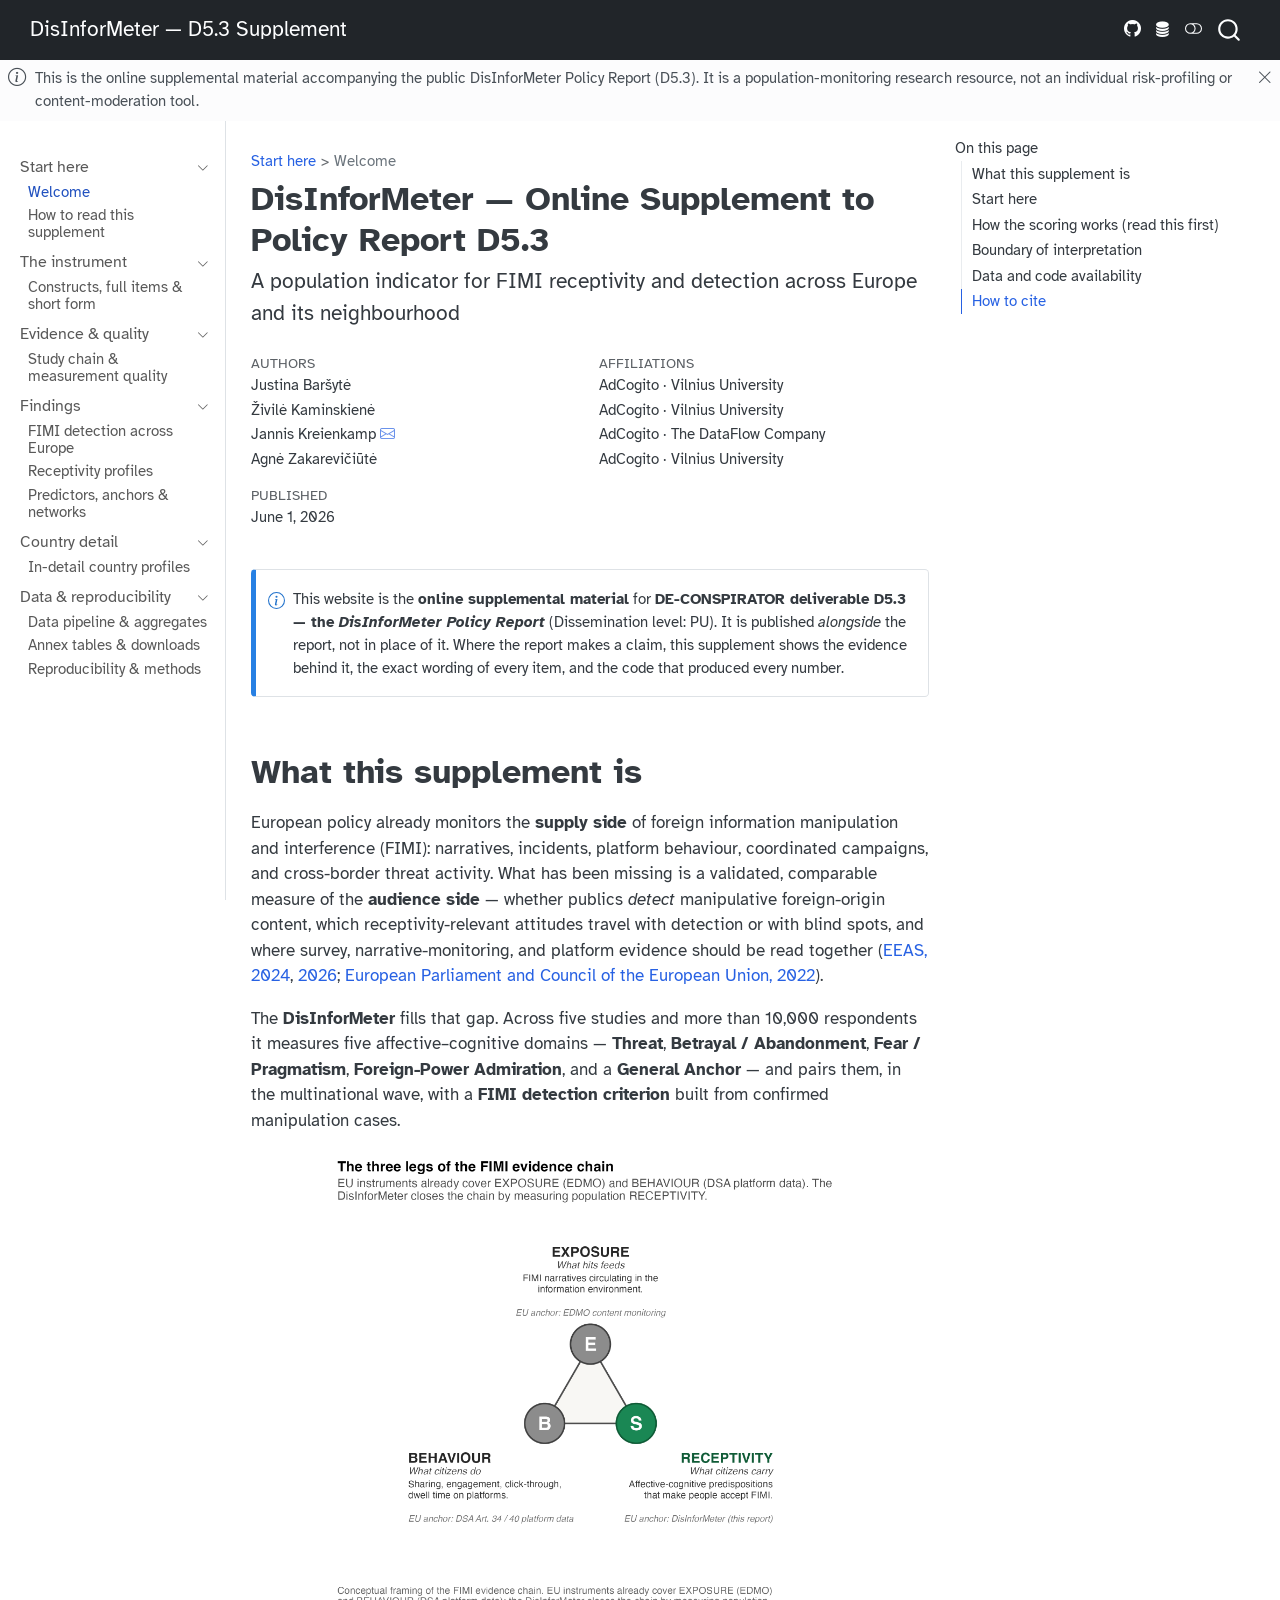
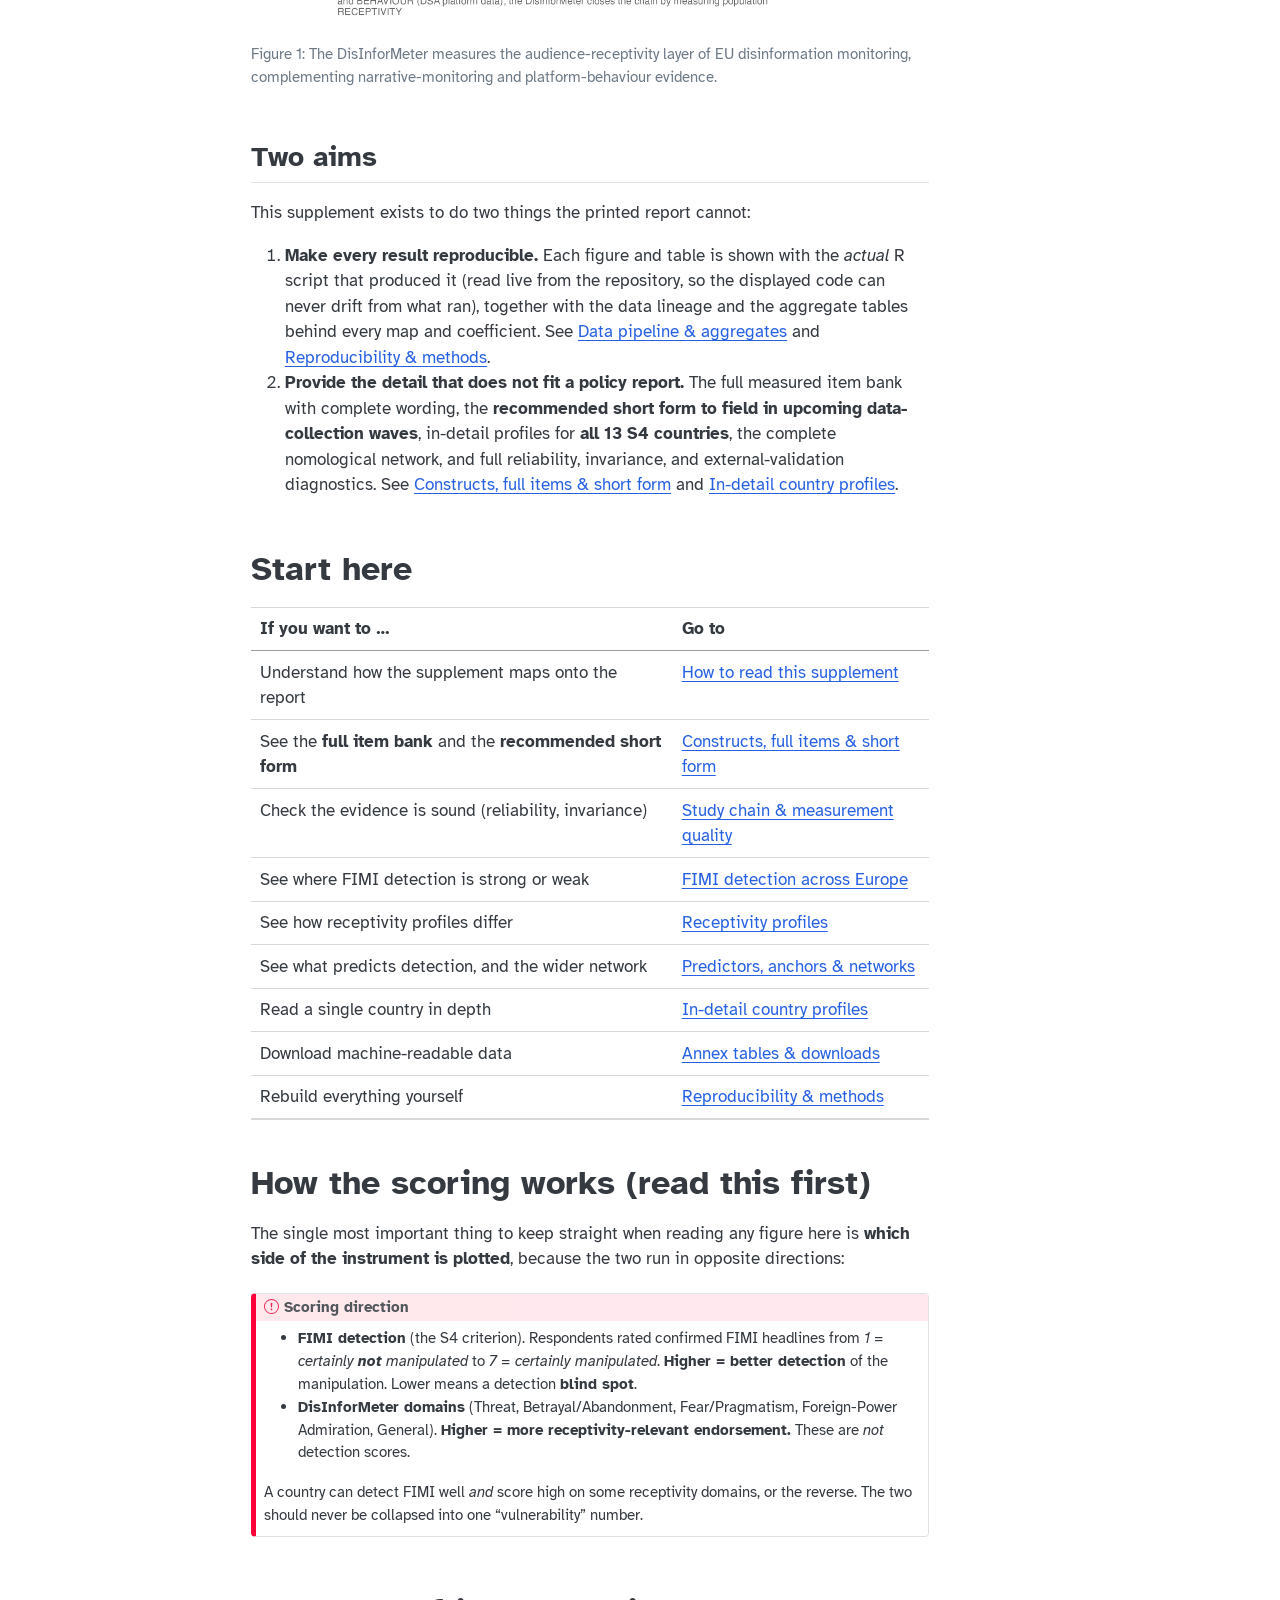
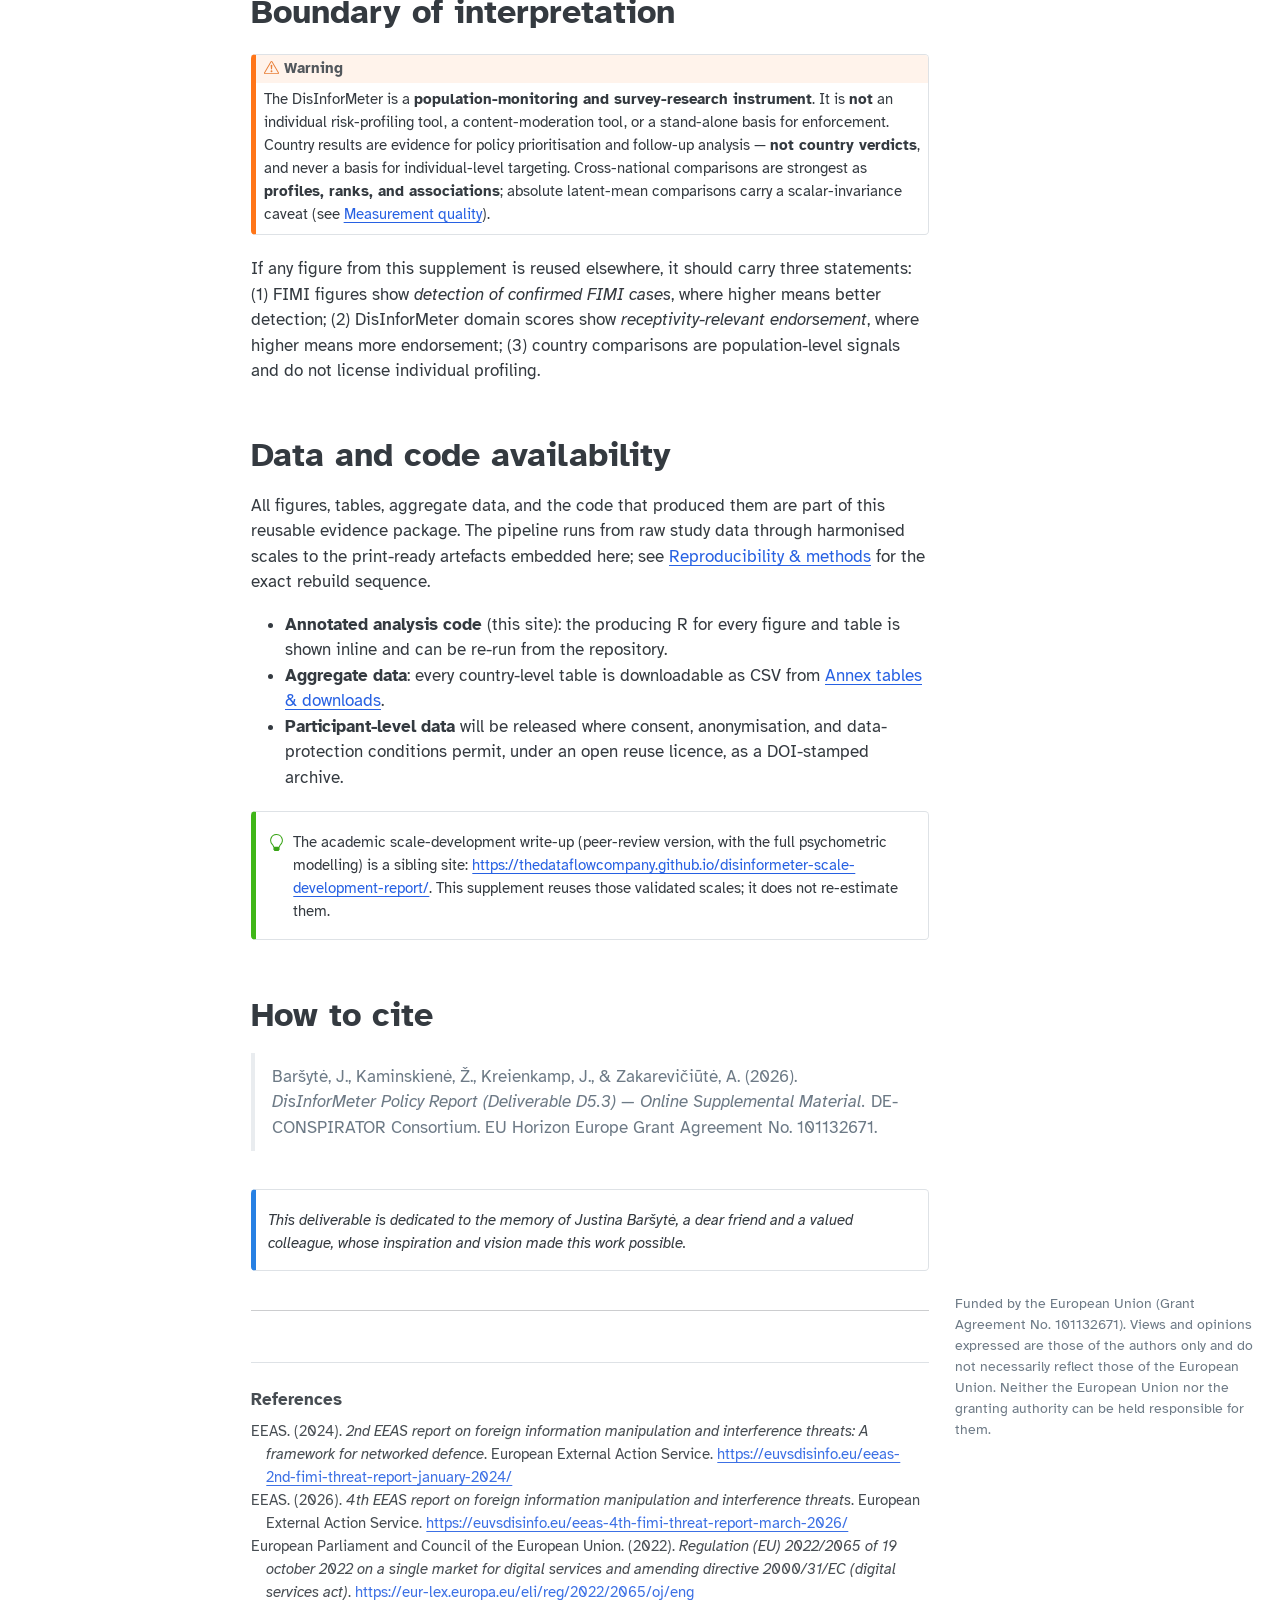
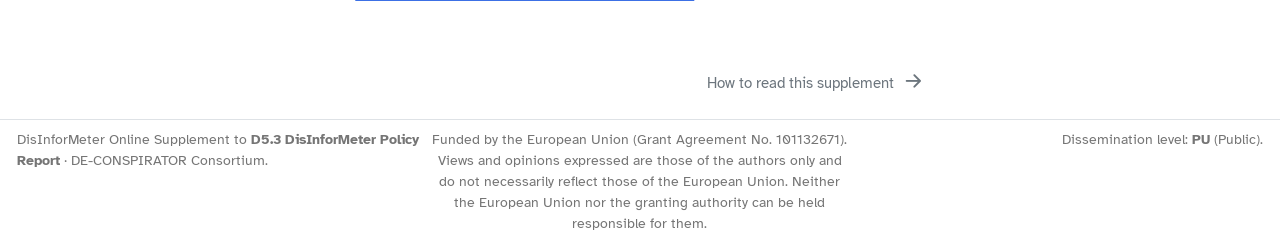
==== commit 4a9a4338: "refs fixed" ====
--- a/index.html
+++ b/index.html
@@ -25,7 +25,27 @@
   margin: 0 0.8em 0.2em -1em; /* quarto-specific, see https://github.com/quarto-dev/quarto-cli/issues/4556 */ 
   vertical-align: middle;
 }
-</style>
+/* CSS for citations */
+div.csl-bib-body { }
+div.csl-entry {
+  clear: both;
+  margin-bottom: 0em;
+}
+.hanging-indent div.csl-entry {
+  margin-left:2em;
+  text-indent:-2em;
+}
+div.csl-left-margin {
+  min-width:2em;
+  float:left;
+}
+div.csl-right-inline {
+  margin-left:2em;
+  padding-left:1em;
+}
+div.csl-indent {
+  margin-left: 2em;
+}</style>
 
 <script src="site_libs/quarto-nav/quarto-nav.js"></script>
 <script src="site_libs/quarto-nav/headroom.min.js"></script>
@@ -260,31 +280,12 @@
     <span class="navbar-title">DisInforMeter — D5.3 Supplement</span>
     </a>
   </div>
-            <div id="quarto-search" class="" title="Search"></div>
-          <button class="navbar-toggler" type="button" data-bs-toggle="collapse" data-bs-target="#navbarCollapse" aria-controls="navbarCollapse" role="menu" aria-expanded="false" aria-label="Toggle navigation" onclick="if (window.quartoToggleHeadroom) { window.quartoToggleHeadroom(); }">
-  <span class="navbar-toggler-icon"></span>
-</button>
-          <div class="collapse navbar-collapse" id="navbarCollapse">
-            <ul class="navbar-nav navbar-nav-scroll me-auto">
-<li class="nav-item">
-    <a class="nav-link active" href="./index.html" aria-current="page"> 
-<span class="menu-text">Home</span></a>
-  </li>  
-  <li class="nav-item">
-    <a class="nav-link" href="./07-overview.html"> 
-<span class="menu-text">How to read this</span></a>
-  </li>  
-  <li class="nav-item">
-    <a class="nav-link" href="./07i-reproducibility.html"> 
-<span class="menu-text">Reproducibility</span></a>
-  </li>  
-</ul>
-</div> <!-- /navcollapse -->
-            <div class="quarto-navbar-tools tools-wide">
+        <div class="quarto-navbar-tools tools-wide tools-end">
     <a href="https://github.com/TheDataFlowCompany/disinformeter-policy-report-supplement" title="Source repository" class="quarto-navigation-tool px-1" aria-label="Source repository"><i class="bi bi-github"></i></a>
     <a href="https://osf.io/" title="OSF reuse package (forthcoming)" class="quarto-navigation-tool px-1" aria-label="OSF reuse package (forthcoming)"><i class="bi bi-database-fill"></i></a>
   <a href="" class="quarto-color-scheme-toggle quarto-navigation-tool  px-1" onclick="window.quartoToggleColorScheme(); return false;" title="Toggle dark mode"><i class="bi"></i></a>
 </div>
+          <div id="quarto-search" class="" title="Search"></div>
       </div> <!-- /container-fluid -->
     </nav><nav class="quarto-secondary-nav"><div class="container-fluid d-flex">
       <button type="button" class="quarto-btn-toggle btn" data-bs-toggle="collapse" role="button" data-bs-target=".quarto-sidebar-collapse-item" aria-controls="quarto-sidebar" aria-expanded="false" aria-label="Toggle sidebar navigation" onclick="if (window.quartoToggleHeadroom) { window.quartoToggleHeadroom(); }">
@@ -473,7 +474,7 @@
   </div>
   <div class="quarto-title-meta-contents">
         <p class="affiliation">
-            AdCogito
+            AdCogito · Vilnius University
           </p>
       </div>
     <div class="quarto-title-meta-contents">
@@ -481,7 +482,7 @@
   </div>
   <div class="quarto-title-meta-contents">
         <p class="affiliation">
-            AdCogito
+            AdCogito · Vilnius University
           </p>
       </div>
     <div class="quarto-title-meta-contents">
@@ -497,7 +498,7 @@
   </div>
   <div class="quarto-title-meta-contents">
         <p class="affiliation">
-            AdCogito
+            AdCogito · Vilnius University
           </p>
       </div>
   </div>
@@ -528,7 +529,7 @@
 </div>
 </div>
 <section id="what-this-supplement-is" class="level1"><h1>What this supplement is</h1>
-<p>European policy already monitors the <strong>supply side</strong> of foreign information manipulation and interference (FIMI): narratives, incidents, platform behaviour, coordinated campaigns, and cross-border threat activity. What has been missing is a validated, comparable measure of the <strong>audience side</strong> — whether publics <em>detect</em> manipulative foreign-origin content, which receptivity-relevant attitudes travel with detection or with blind spots, and where survey, narrative-monitoring, and platform evidence should be read together <span class="citation" data-cites="EEAS2024FIMI2 EEAS2026FIMI4 EU2022DSA">(<a href="#ref-EEAS2024FIMI2" role="doc-biblioref"><strong>EEAS2024FIMI2?</strong></a>; <a href="#ref-EEAS2026FIMI4" role="doc-biblioref"><strong>EEAS2026FIMI4?</strong></a>; <a href="#ref-EU2022DSA" role="doc-biblioref"><strong>EU2022DSA?</strong></a>)</span>.</p>
+<p>European policy already monitors the <strong>supply side</strong> of foreign information manipulation and interference (FIMI): narratives, incidents, platform behaviour, coordinated campaigns, and cross-border threat activity. What has been missing is a validated, comparable measure of the <strong>audience side</strong> — whether publics <em>detect</em> manipulative foreign-origin content, which receptivity-relevant attitudes travel with detection or with blind spots, and where survey, narrative-monitoring, and platform evidence should be read together <span class="citation" data-cites="EEAS2024FIMI2 EEAS2026FIMI4 EU2022DSA">(<a href="#ref-EEAS2024FIMI2" role="doc-biblioref">EEAS, 2024</a>, <a href="#ref-EEAS2026FIMI4" role="doc-biblioref">2026</a>; <a href="#ref-EU2022DSA" role="doc-biblioref">European Parliament and Council of the European Union, 2022</a>)</span>.</p>
 <p>The <strong>DisInforMeter</strong> fills that gap. Across five studies and more than 10,000 respondents it measures five affective–cognitive domains — <strong>Threat</strong>, <strong>Betrayal / Abandonment</strong>, <strong>Fear / Pragmatism</strong>, <strong>Foreign-Power Admiration</strong>, and a <strong>General Anchor</strong> — and pairs them, in the multinational wave, with a <strong>FIMI detection criterion</strong> built from confirmed manipulation cases.</p>
 <div class="cell" data-layout-align="center">
 <div class="cell-output-display">
@@ -670,9 +671,20 @@
 
 
 
+
 <div class="no-row-height column-margin column-container"><div class="margin-aside">
 <p>Funded by the European Union (Grant Agreement No.&nbsp;101132671). Views and opinions expressed are those of the authors only and do not necessarily reflect those of the European Union. Neither the European Union nor the granting authority can be held responsible for them.</p>
-</div></div></section></main><!-- /main --><script id="quarto-html-after-body" type="application/javascript">
+</div></div></section><div id="quarto-appendix" class="default"><section class="quarto-appendix-contents" role="doc-bibliography" id="quarto-bibliography"><h2 class="anchored quarto-appendix-heading">References</h2><div id="refs" class="references csl-bib-body hanging-indent" data-entry-spacing="0" data-line-spacing="2" role="list">
+<div id="ref-EEAS2024FIMI2" class="csl-entry" role="listitem">
+EEAS. (2024). <em>2nd EEAS report on foreign information manipulation and interference threats: A framework for networked defence</em>. European External Action Service. <a href="https://euvsdisinfo.eu/eeas-2nd-fimi-threat-report-january-2024/">https://euvsdisinfo.eu/eeas-2nd-fimi-threat-report-january-2024/</a>
+</div>
+<div id="ref-EEAS2026FIMI4" class="csl-entry" role="listitem">
+EEAS. (2026). <em>4th EEAS report on foreign information manipulation and interference threats</em>. European External Action Service. <a href="https://euvsdisinfo.eu/eeas-4th-fimi-threat-report-march-2026/">https://euvsdisinfo.eu/eeas-4th-fimi-threat-report-march-2026/</a>
+</div>
+<div id="ref-EU2022DSA" class="csl-entry" role="listitem">
+European Parliament and Council of the European Union. (2022). <em>Regulation (EU) 2022/2065 of 19 october 2022 on a single market for digital services and amending directive 2000/31/EC (digital services act)</em>. <a href="https://eur-lex.europa.eu/eli/reg/2022/2065/oj/eng">https://eur-lex.europa.eu/eli/reg/2022/2065/oj/eng</a>
+</div>
+</div></section></div></main><!-- /main --><script id="quarto-html-after-body" type="application/javascript">
   window.document.addEventListener("DOMContentLoaded", function (event) {
     // Ensure there is a toggle, if there isn't float one in the top right
     if (window.document.querySelector('.quarto-color-scheme-toggle') === null) {
